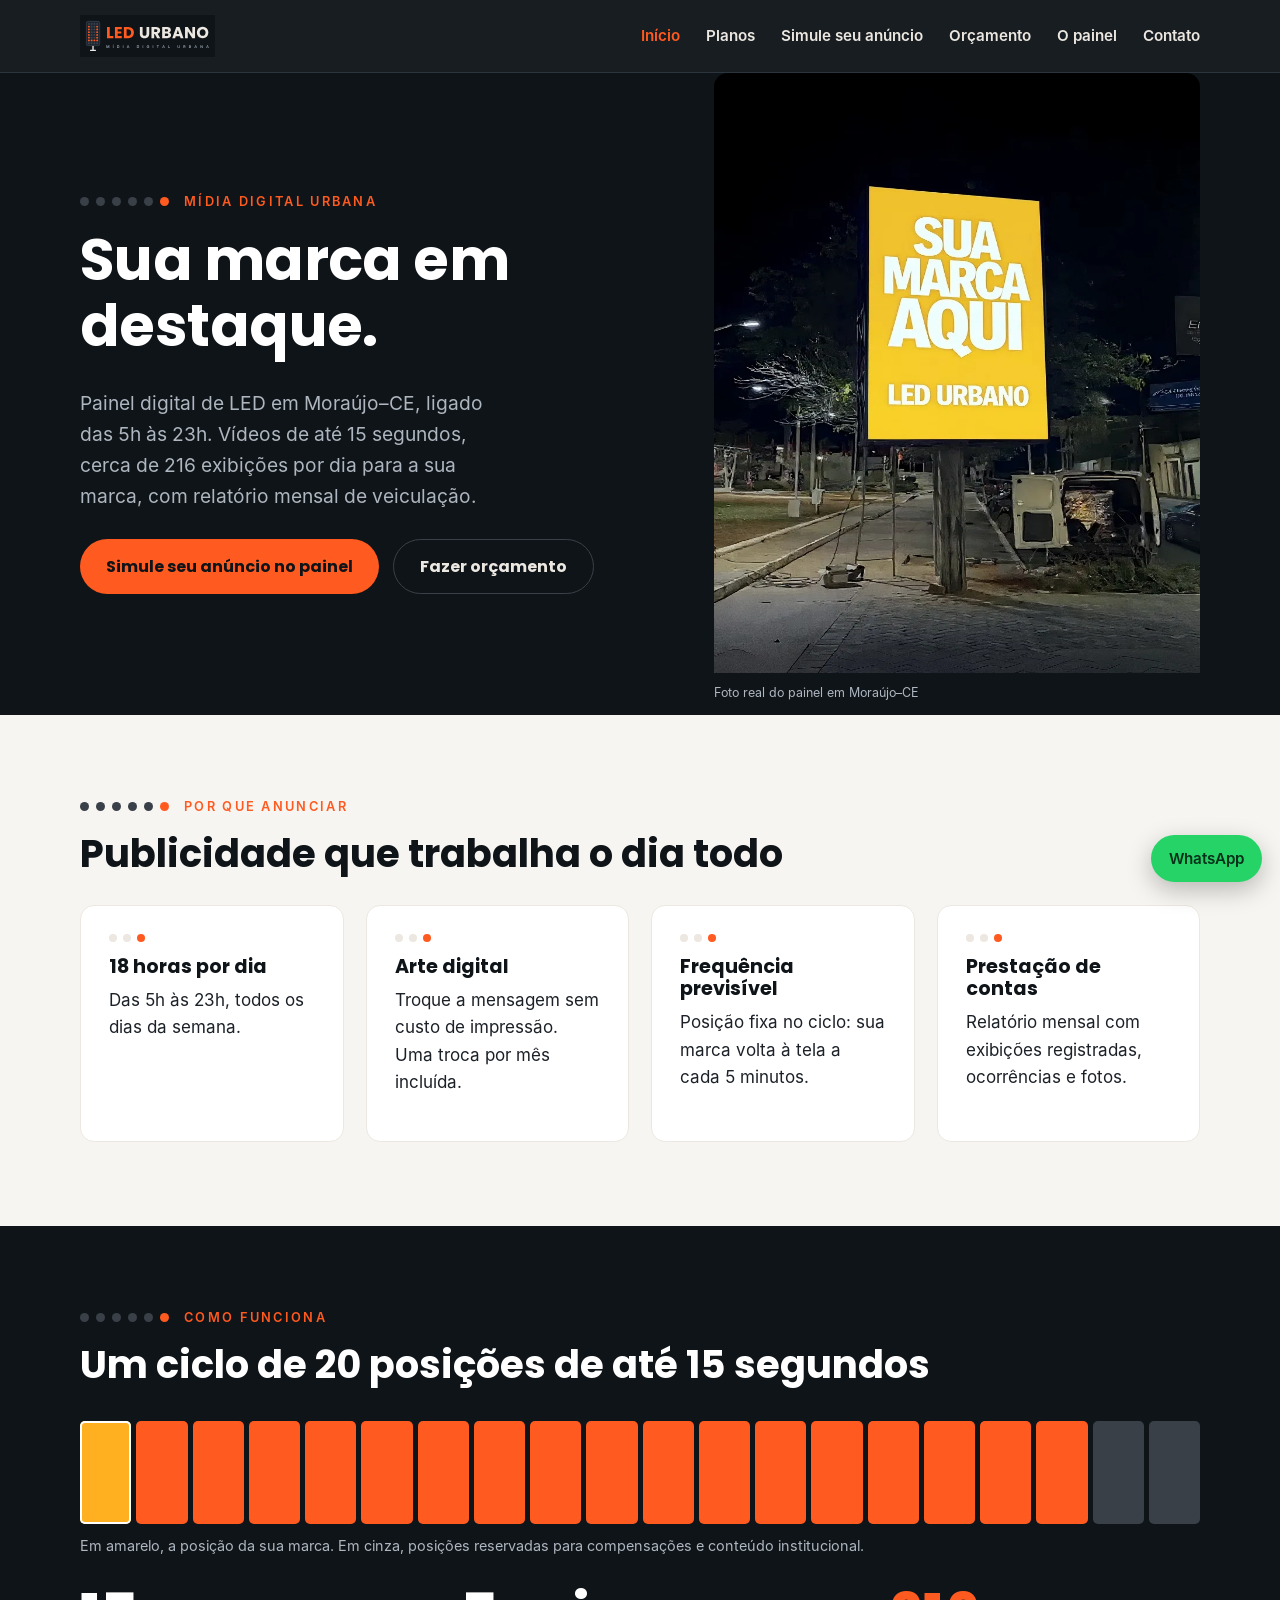
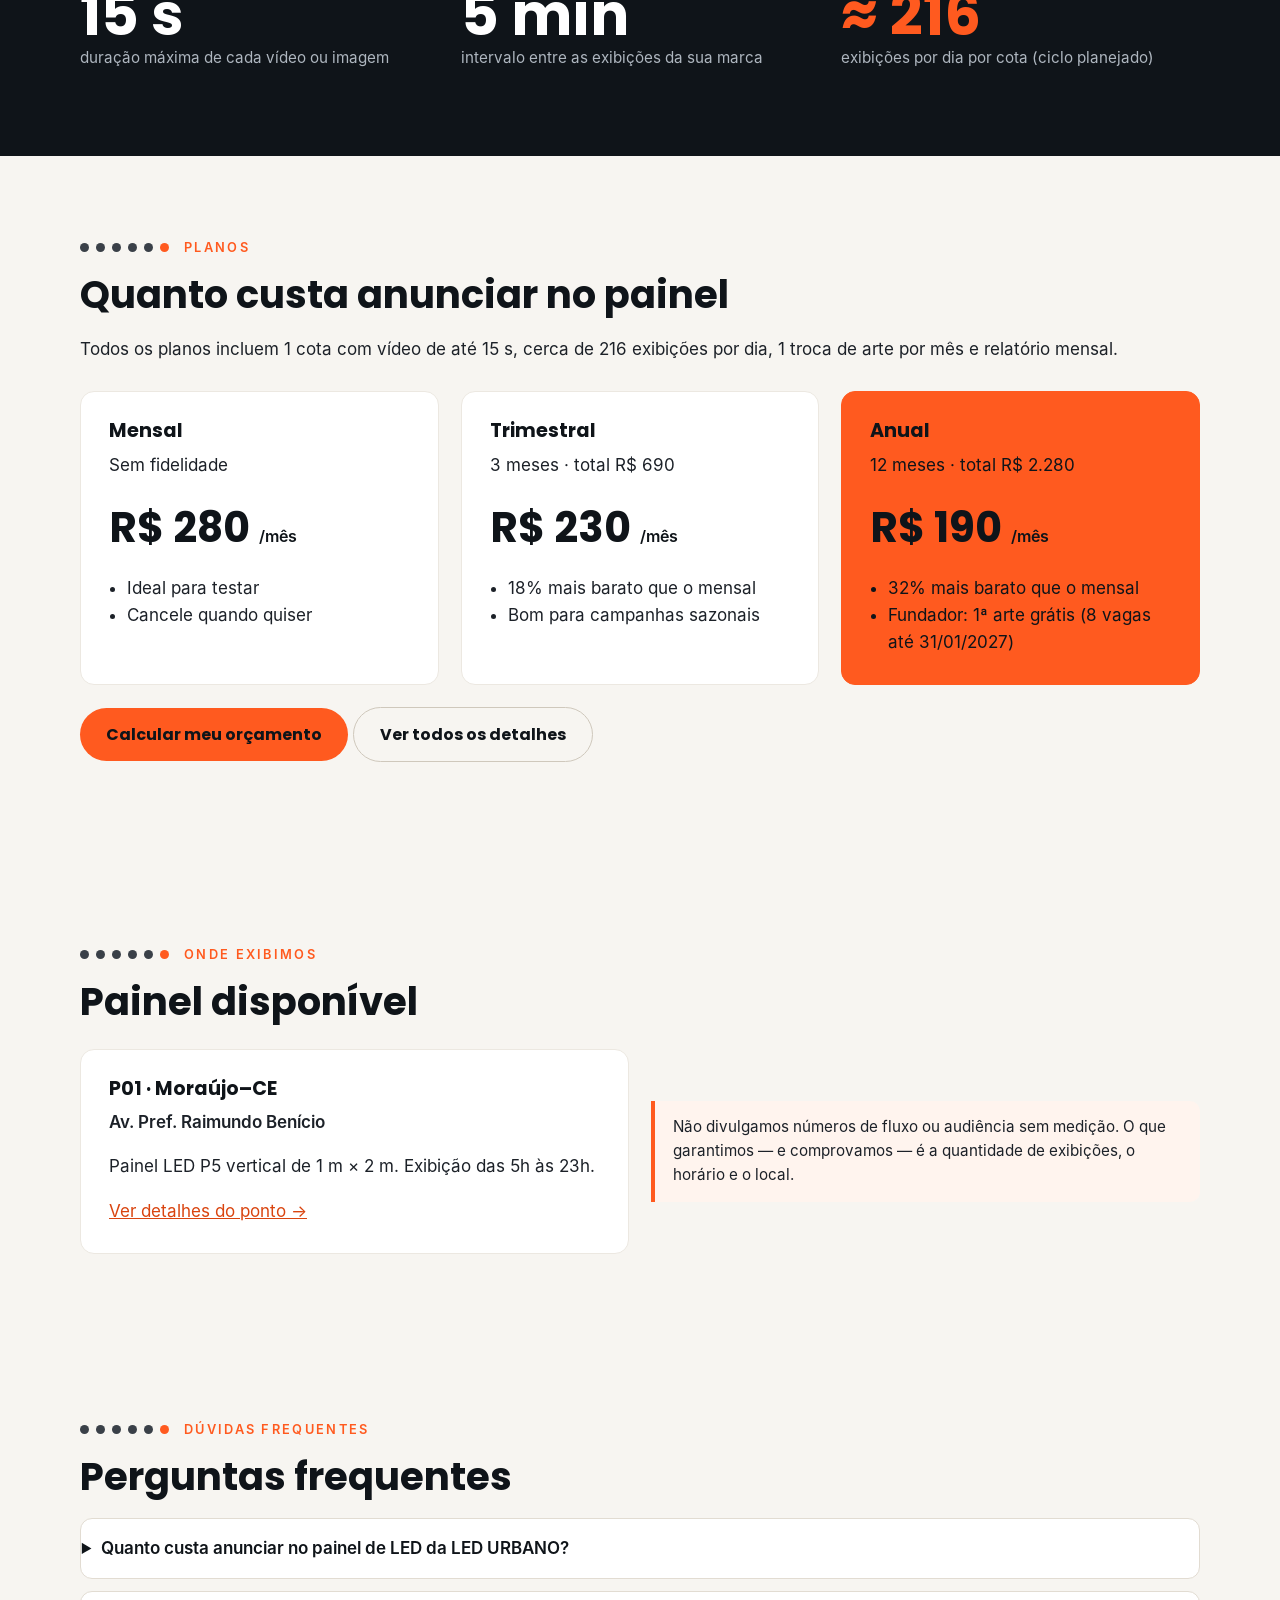
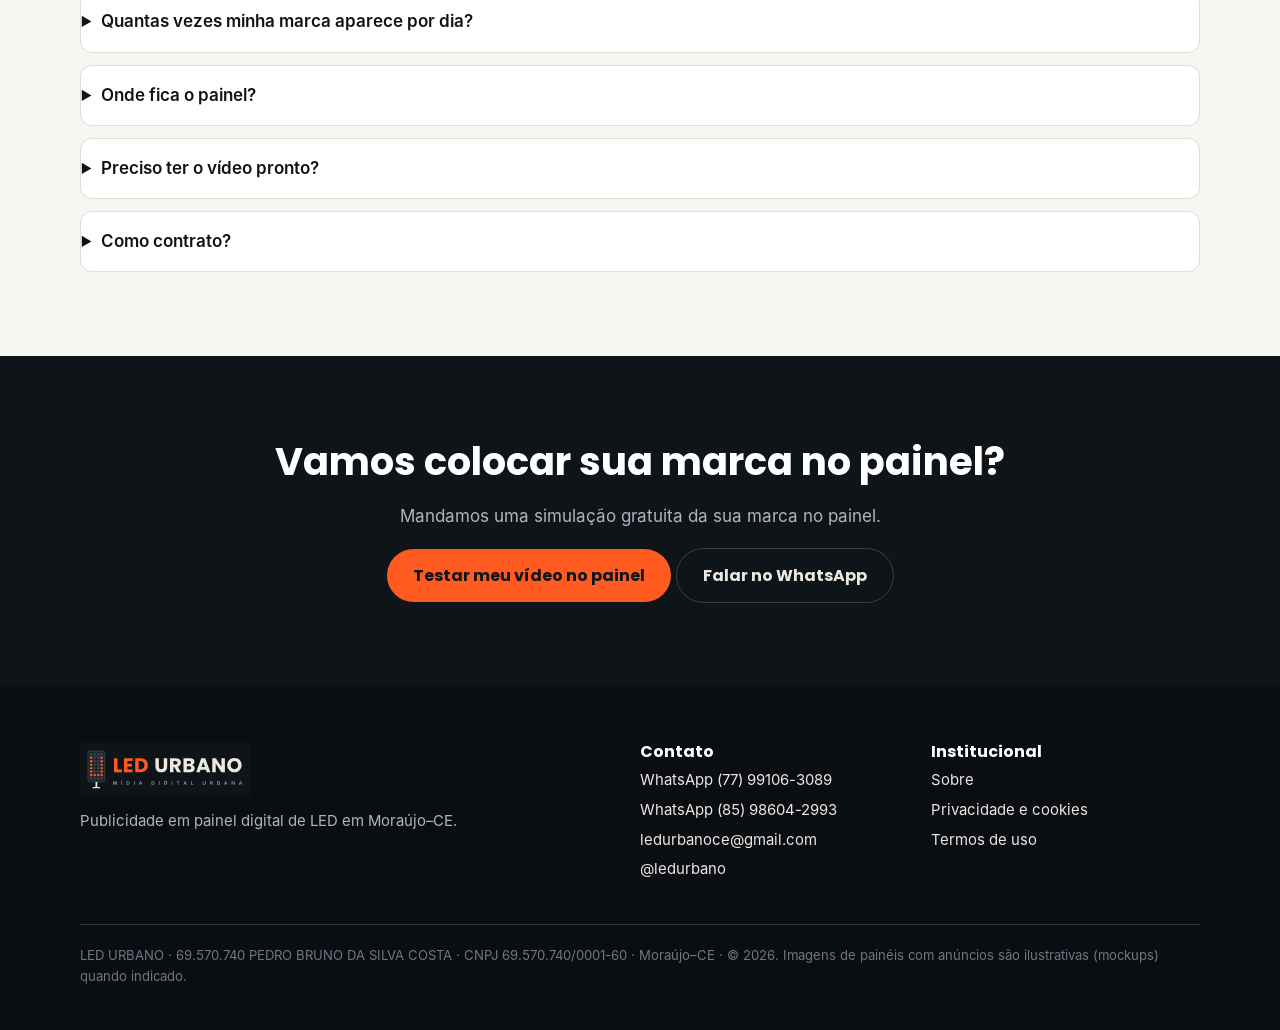
==== index.html @ f296b8d8 "Site LED URBANO: novos preços (R$ 280/230/190), SEO e FAQ Co-Authored-By: Claude Opus 5.5 <noreply@a" ====
<!doctype html>
<html lang="pt-BR">
<head>
<meta charset="utf-8">
<meta name="viewport" content="width=device-width, initial-scale=1">
<title>LED URBANO | Outdoor digital e painel de LED em Moraújo–CE — a partir de R$ 190/mês</title>
<meta name="description" content="Anuncie sua marca no painel digital de LED da LED URBANO em Moraújo–CE: vídeos de até 15 segundos, cerca de 216 exibições por dia, das 5h às 23h, a partir de R$ 190 por mês.">
<link rel="canonical" href="https://pedrobrunoifce-max.github.io/ledurbano/">
<meta property="og:type" content="website"><meta property="og:locale" content="pt_BR">
<meta property="og:title" content="LED URBANO — Publicidade em painel digital de LED em Moraújo–CE"><meta property="og:description" content="Anuncie sua marca no painel digital de LED da LED URBANO em Moraújo–CE: vídeos de até 15 segundos, cerca de 216 exibições por dia, das 5h às 23h, a partir de R$ 190 por mês.">
<meta property="og:url" content="https://pedrobrunoifce-max.github.io/ledurbano/"><meta property="og:image" content="https://pedrobrunoifce-max.github.io/ledurbano/img/og-image.jpg">
<meta name="theme-color" content="#0F1419">
<link rel="icon" href="favicon.ico" sizes="any"><link rel="icon" href="favicon.svg" type="image/svg+xml">
<link rel="apple-touch-icon" href="img/apple-touch-icon.png"><link rel="manifest" href="site.webmanifest">
<link rel="preload" href="fonts/poppins-700.woff" as="font" type="font/woff" crossorigin>
<link rel="stylesheet" href="css/style.css">
<script type="application/ld+json">{"@context": "https://schema.org", "@graph": [{"@type": "LocalBusiness", "@id": "https://pedrobrunoifce-max.github.io/ledurbano/#empresa", "name": "LED URBANO", "description": "Publicidade em painel digital de LED (outdoor digital) em Moraújo–CE.", "url": "https://pedrobrunoifce-max.github.io/ledurbano/", "image": "https://pedrobrunoifce-max.github.io/ledurbano/img/og-image.jpg", "logo": "https://pedrobrunoifce-max.github.io/ledurbano/img/icon-512.png", "telephone": "+55-77-99106-3089", "email": "ledurbanoce@gmail.com", "priceRange": "R$ 190 – R$ 280 por mês", "address": {"@type": "PostalAddress", "streetAddress": "Av. Pref. Raimundo Benício", "addressLocality": "Moraújo", "addressRegion": "CE", "addressCountry": "BR"}, "areaServed": ["Moraújo", "Coreaú", "Senador Sá", "Uruoca", "Região Norte do Ceará"], "openingHours": "Mo-Su 05:00-23:00", "sameAs": ["https://instagram.com/ledurbano"], "makesOffer": [{"@type": "Offer", "name": "Plano Mensal", "price": "280", "priceCurrency": "BRL", "description": "1 cota no painel, vídeo de até 15 s, sem fidelidade"}, {"@type": "Offer", "name": "Plano Trimestral", "price": "230", "priceCurrency": "BRL", "description": "Por mês, contrato de 3 meses (total R$ 690)"}, {"@type": "Offer", "name": "Plano Anual", "price": "190", "priceCurrency": "BRL", "description": "Por mês, contrato de 12 meses (total R$ 2.280)"}]}, {"@type": "FAQPage", "mainEntity": [{"@type": "Question", "name": "Quanto custa anunciar no painel de LED da LED URBANO?", "acceptedAnswer": {"@type": "Answer", "text": "O plano Mensal custa R$ 280, o Trimestral sai por R$ 230 por mês e o Anual por R$ 190 por mês. Todos incluem 1 cota com vídeo de até 15 segundos, 1 troca de arte por mês e relatório mensal."}}, {"@type": "Question", "name": "Quantas vezes minha marca aparece por dia?", "acceptedAnswer": {"@type": "Answer", "text": "O painel roda um ciclo de 20 posições de até 15 segundos, das 5h às 23h. Cada cota aparece a cada 5 minutos, cerca de 216 vezes por dia."}}, {"@type": "Question", "name": "Onde fica o painel?", "acceptedAnswer": {"@type": "Answer", "text": "Na Av. Prefeito Raimundo Benício, em Moraújo–CE. É um painel de LED P5 vertical de 1 m × 2 m."}}, {"@type": "Question", "name": "Preciso ter o vídeo pronto?", "acceptedAnswer": {"@type": "Answer", "text": "Não. Criamos a arte a partir de R$ 80, já no formato do painel. Se você já tem o vídeo, teste no simulador do site para ver como ele fica no painel real."}}, {"@type": "Question", "name": "Como contrato?", "acceptedAnswer": {"@type": "Answer", "text": "Faça o orçamento online, gere a proposta em PDF e envie pelo WhatsApp (77) 99106-3089. O pagamento é por Pix ou boleto."}}]}]}</script>
</head>
<body data-whatsapp="5577991063089">
<a class="skip" href="#conteudo">Pular para o conteúdo</a>
<header class="top"><div class="wrap">
<a href="index.html" aria-label="LED URBANO — página inicial"><img src="img/logo-negativo.svg" alt="LED URBANO" width="190" height="59"></a>
<button class="menu-btn" aria-expanded="false" aria-controls="nav">Menu</button>
<nav id="nav" class="nav" aria-label="Principal"><a href="index.html" aria-current="page">Início</a><a href="solucoes.html">Planos</a><a href="simulador.html">Simule seu anúncio</a><a href="orcamento.html">Orçamento</a><a href="localizacao.html">O painel</a><a href="anunciantes.html">Contato</a></nav>
</div></header>
<main id="conteudo">

<section class="hero dark"><div class="wrap">
<div><div class="eyebrow" aria-hidden="true"><i></i><i></i><i></i><i></i><i></i><i></i><span>Mídia digital urbana</span></div>
<h1>Sua marca em destaque.</h1>
<p class="lead">Painel digital de LED em Moraújo–CE, ligado das 5h às 23h. Vídeos de até 15 segundos, cerca de 216 exibições por dia para a sua marca, com relatório mensal de veiculação.</p>
<div class="ctas"><a class="btn" href="simulador.html">Simule seu anúncio no painel</a><a class="btn ghost" href="orcamento.html">Fazer orçamento</a></div></div>
<div class="art"><img src="img/painel-real-noite.webp" alt="Foto do painel de LED da LED URBANO aceso à noite em Moraújo, com a frase Sua marca aqui" width="700" height="1050" fetchpriority="high"><p class="tag">Foto real do painel em Moraújo–CE</p></div>
</div></section>
<section><div class="wrap">
<div class="eyebrow" aria-hidden="true"><i></i><i></i><i></i><i></i><i></i><i></i><span>Por que anunciar</span></div><h2>Publicidade que trabalha o dia todo</h2>
<div class="grid g4" style="margin-top:28px">
<div class="card"><div class="dots"><i></i><i></i><i></i></div><h3>18 horas por dia</h3><p>Das 5h às 23h, todos os dias da semana.</p></div>
<div class="card"><div class="dots"><i></i><i></i><i></i></div><h3>Arte digital</h3><p>Troque a mensagem sem custo de impressão. Uma troca por mês incluída.</p></div>
<div class="card"><div class="dots"><i></i><i></i><i></i></div><h3>Frequência previsível</h3><p>Posição fixa no ciclo: sua marca volta à tela a cada 5 minutos.</p></div>
<div class="card"><div class="dots"><i></i><i></i><i></i></div><h3>Prestação de contas</h3><p>Relatório mensal com exibições registradas, ocorrências e fotos.</p></div>
</div></div></section>
<section class="dark"><div class="wrap">
<div class="eyebrow" aria-hidden="true"><i></i><i></i><i></i><i></i><i></i><i></i><span>Como funciona</span></div><h2>Um ciclo de 20 posições de até 15 segundos</h2>
<div class="cycle" aria-hidden="true"><i class="me"></i><i></i><i></i><i></i><i></i><i></i><i></i><i></i><i></i><i></i><i></i><i></i><i></i><i></i><i></i><i></i><i></i><i></i><i class="res"></i><i class="res"></i></div>
<p style="font-size:.9rem">Em amarelo, a posição da sua marca. Em cinza, posições reservadas para compensações e conteúdo institucional.</p>
<div class="grid g3" style="margin-top:30px">
<div class="stat"><b>15 s</b><span>duração máxima de cada vídeo ou imagem</span></div>
<div class="stat"><b>5 min</b><span>intervalo entre as exibições da sua marca</span></div>
<div class="stat"><b class="hot">≈ 216</b><span>exibições por dia por cota (ciclo planejado)</span></div></div>
</div></section>
<section id="planos"><div class="wrap">
<div class="eyebrow" aria-hidden="true"><i></i><i></i><i></i><i></i><i></i><i></i><span>Planos</span></div><h2>Quanto custa anunciar no painel</h2>
<p>Todos os planos incluem 1 cota com vídeo de até 15 s, cerca de 216 exibições por dia, 1 troca de arte por mês e relatório mensal.</p>
<div class="grid g3" style="margin-top:28px">
<div class="card price"><h3>Mensal</h3><p>Sem fidelidade</p><div class="val">R$ 280 <small>/mês</small></div><ul><li>Ideal para testar</li><li>Cancele quando quiser</li></ul></div>
<div class="card price"><h3>Trimestral</h3><p>3 meses · total R$ 690</p><div class="val">R$ 230 <small>/mês</small></div><ul><li>18% mais barato que o mensal</li><li>Bom para campanhas sazonais</li></ul></div>
<div class="card price hl"><h3>Anual</h3><p>12 meses · total R$ 2.280</p><div class="val">R$ 190 <small>/mês</small></div><ul><li>32% mais barato que o mensal</li><li>Fundador: 1ª arte grátis (8 vagas até 31/01/2027)</li></ul></div>
</div>
<p style="margin-top:22px"><a class="btn" href="orcamento.html">Calcular meu orçamento</a> <a class="btn ghost-l btn-l" href="solucoes.html">Ver todos os detalhes</a></p>
</div></section>
<section><div class="wrap">
<div class="eyebrow" aria-hidden="true"><i></i><i></i><i></i><i></i><i></i><i></i><span>Onde exibimos</span></div><h2>Painel disponível</h2>
<div class="grid g2" style="margin-top:24px;align-items:center">
<div class="card"><h3>P01 · Moraújo–CE</h3><p><strong>Av. Pref. Raimundo Benício</strong></p><p>Painel LED P5 vertical de 1 m × 2 m. Exibição das 5h às 23h.</p><a href="localizacao.html">Ver detalhes do ponto →</a></div>
<div class="note">Não divulgamos números de fluxo ou audiência sem medição. O que garantimos — e comprovamos — é a quantidade de exibições, o horário e o local.</div>
</div></div></section>
<section class="faq"><div class="wrap"><div class="eyebrow" aria-hidden="true"><i></i><i></i><i></i><i></i><i></i><i></i><span>Dúvidas frequentes</span></div><h2>Perguntas frequentes</h2>
<details><summary>Quanto custa anunciar no painel de LED da LED URBANO?</summary><p>O plano Mensal custa R$ 280, o Trimestral sai por R$ 230 por mês e o Anual por R$ 190 por mês. Todos incluem 1 cota com vídeo de até 15 segundos, 1 troca de arte por mês e relatório mensal.</p></details>
<details><summary>Quantas vezes minha marca aparece por dia?</summary><p>O painel roda um ciclo de 20 posições de até 15 segundos, das 5h às 23h. Cada cota aparece a cada 5 minutos, cerca de 216 vezes por dia.</p></details>
<details><summary>Onde fica o painel?</summary><p>Na Av. Prefeito Raimundo Benício, em Moraújo–CE. É um painel de LED P5 vertical de 1 m × 2 m.</p></details>
<details><summary>Preciso ter o vídeo pronto?</summary><p>Não. Criamos a arte a partir de R$ 80, já no formato do painel. Se você já tem o vídeo, teste no simulador do site para ver como ele fica no painel real.</p></details>
<details><summary>Como contrato?</summary><p>Faça o orçamento online, gere a proposta em PDF e envie pelo WhatsApp (77) 99106-3089. O pagamento é por Pix ou boleto.</p></details>
</div></section>
<section class="dark"><div class="wrap" style="text-align:center">
<h2>Vamos colocar sua marca no painel?</h2><p>Mandamos uma simulação gratuita da sua marca no painel.</p>
<a class="btn" href="simulador.html">Testar meu vídeo no painel</a> <a class="btn ghost" href="https://wa.me/5577991063089?text=Ol%C3%A1%2C%20LED%20URBANO!%20Quero%20anunciar%20no%20painel." rel="noopener">Falar no WhatsApp</a></div></section>
</main>
<footer><div class="wrap">
<div class="grid">
<div><img src="img/logo-negativo.svg" alt="LED URBANO" width="170" height="53" loading="lazy" style="margin-bottom:14px">
<p>Publicidade em painel digital de LED em Moraújo–CE.</p></div>
<div><h3 style="color:#fff;font-size:1rem">Contato</h3><ul>
<li><a href="https://wa.me/5577991063089" rel="noopener">WhatsApp (77) 99106-3089</a></li>
<li><a href="https://wa.me/5585986042993" rel="noopener">WhatsApp (85) 98604-2993</a></li>
<li><a href="mailto:ledurbanoce@gmail.com">ledurbanoce@gmail.com</a></li>
<li><a href="https://instagram.com/ledurbano" rel="noopener">@ledurbano</a></li></ul></div>
<div><h3 style="color:#fff;font-size:1rem">Institucional</h3><ul>
<li><a href="sobre.html">Sobre</a></li><li><a href="privacidade.html">Privacidade e cookies</a></li><li><a href="termos.html">Termos de uso</a></li></ul></div>
</div>
<p class="legal">LED URBANO · 69.570.740 PEDRO BRUNO DA SILVA COSTA · CNPJ 69.570.740/0001-60 · Moraújo–CE · © 2026. Imagens de painéis com anúncios são ilustrativas (mockups) quando indicado.</p>
</div></footer>
<a class="wa" href="https://wa.me/5577991063089?text=Ol%C3%A1!%20Quero%20saber%20sobre%20anunciar%20no%20painel." rel="noopener" aria-label="Conversar no WhatsApp">WhatsApp</a>
<script src="js/main.js" defer></script>
</body>
</html>
---- css/style.css ----
/* LED URBANO — folha de estilo única (sem dependências externas) */
@font-face{font-family:"Poppins";font-weight:700;font-display:swap;src:url(../fonts/poppins-700.woff) format("woff")}
@font-face{font-family:"Inter";font-weight:400;font-display:swap;src:url(../fonts/inter-400.woff) format("woff")}
@font-face{font-family:"Inter";font-weight:600;font-display:swap;src:url(../fonts/inter-600.woff) format("woff")}
:root{--noite:#0F1419;--painel:#1E252E;--linha:#2C343E;--sinal:#FF5A1F;--sinal-esc:#D9440F;--ambar:#FFB020;--concreto:#ECE8E1;--papel:#F7F5F1;--grafite:#3A4048;--cinza:#6E7782;--nevoa:#AEB6BF;--max:1160px;--r:14px}
*,*::before,*::after{box-sizing:border-box}
html{scroll-behavior:smooth}
body{margin:0;font:400 17px/1.6 Inter,system-ui,-apple-system,"Segoe UI",Arial,sans-serif;color:#1C2128;background:var(--papel);-webkit-font-smoothing:antialiased}
img{max-width:100%;height:auto;display:block}
a{color:var(--sinal-esc)}
h1,h2,h3{font-family:Poppins,Inter,Arial,sans-serif;font-weight:700;line-height:1.15;margin:0 0 .5em;color:var(--noite)}
h1{font-size:clamp(2.1rem,5vw,3.6rem);letter-spacing:-.01em}
h2{font-size:clamp(1.6rem,3.2vw,2.4rem)}
h3{font-size:1.2rem}
p{margin:0 0 1em}
.wrap{max-width:var(--max);margin:0 auto;padding:0 20px}
.skip{position:absolute;left:-999px;top:8px;background:var(--sinal);color:var(--noite);padding:8px 14px;border-radius:8px;z-index:99}
.skip:focus{left:8px}
:focus-visible{outline:3px solid var(--ambar);outline-offset:3px}
/* Cabeçalho */
.top{position:sticky;top:0;z-index:50;background:rgba(15,20,25,.96);backdrop-filter:blur(6px);border-bottom:1px solid var(--linha)}
.top .wrap{display:flex;align-items:center;justify-content:space-between;height:72px}
.top img{height:42px;width:auto}
.nav{display:flex;gap:26px;align-items:center}
.nav a{color:var(--concreto);text-decoration:none;font-weight:600;font-size:.95rem}
.nav a[aria-current="page"],.nav a:hover{color:var(--sinal)}
.menu-btn{display:none;background:none;border:1px solid var(--linha);color:var(--concreto);border-radius:10px;padding:8px 12px;font:600 .95rem Inter,sans-serif}
@media (max-width:860px){
  .menu-btn{display:block}
  .nav{display:none;position:absolute;top:72px;left:0;right:0;flex-direction:column;align-items:flex-start;gap:0;background:var(--noite);border-bottom:1px solid var(--linha);padding:8px 20px 16px}
  .nav.open{display:flex}.nav a{padding:12px 0;width:100%}
}
/* Botões */
.btn{display:inline-flex;align-items:center;gap:10px;background:var(--sinal);color:var(--noite);font:700 1rem Poppins,Inter,sans-serif;padding:14px 26px;border-radius:999px;text-decoration:none;border:0;cursor:pointer;transition:background .2s,transform .2s}
.btn:hover{background:var(--ambar);transform:translateY(-1px)}
.btn.ghost{background:transparent;color:var(--concreto);border:1.5px solid var(--grafite)}
.btn.ghost:hover{border-color:var(--sinal);color:var(--sinal)}
/* Seções */
.dark{background:var(--noite);color:var(--concreto)}
.dark h1,.dark h2,.dark h3{color:#fff}
.dark p{color:var(--nevoa)}
section{padding:84px 0}
.eyebrow{display:flex;gap:7px;align-items:center;margin-bottom:18px}
.eyebrow i{width:9px;height:9px;border-radius:50%;background:var(--grafite)}
.eyebrow i:nth-last-child(-n+2){background:var(--sinal)}
.eyebrow span{margin-left:8px;font:600 .8rem Inter,sans-serif;letter-spacing:.18em;text-transform:uppercase;color:var(--sinal)}
.hero{position:relative;overflow:hidden;padding:0}
.hero .wrap{display:grid;grid-template-columns:1.1fr .9fr;gap:40px;align-items:center;min-height:620px}
.hero .art{align-self:end}
.hero .art img{max-height:600px;margin:0 auto;border-radius:var(--r) var(--r) 0 0}
.hero p.lead{font-size:1.2rem;max-width:34ch}
.hero .ctas{display:flex;gap:14px;flex-wrap:wrap;margin-top:28px}
.tag{font-size:.78rem;color:var(--cinza);margin-top:10px}
@media (max-width:860px){.hero .wrap{grid-template-columns:1fr;min-height:0;padding-top:48px}.hero .art img{max-height:420px}}
.grid{display:grid;gap:22px}
.g2{grid-template-columns:repeat(2,1fr)}.g3{grid-template-columns:repeat(3,1fr)}.g4{grid-template-columns:repeat(4,1fr)}
@media (max-width:960px){.g4{grid-template-columns:repeat(2,1fr)}.g3{grid-template-columns:1fr 1fr}}
@media (max-width:640px){.g2,.g3,.g4{grid-template-columns:1fr}}
.card{background:#fff;border:1px solid var(--concreto);border-radius:var(--r);padding:28px}
.dark .card{background:var(--painel);border-color:var(--linha)}
.card .dots{display:flex;gap:6px;margin-bottom:14px}.card .dots i{width:8px;height:8px;border-radius:50%;background:var(--concreto)}.card .dots i:last-child{background:var(--sinal)}
.dark .card .dots i{background:var(--grafite)}.dark .card .dots i:last-child{background:var(--sinal)}
.stat b{display:block;font:700 clamp(2.4rem,5vw,3.6rem)/1 Poppins,sans-serif;color:#fff}
.stat b.hot{color:var(--sinal)}
.stat span{color:var(--nevoa);font-size:.95rem}
.cycle{display:grid;grid-template-columns:repeat(20,1fr);gap:5px;margin:34px 0 10px}
.cycle i{aspect-ratio:1/2;border-radius:5px;background:var(--sinal)}
.cycle i.res{background:var(--grafite)}
.cycle i.me{background:var(--ambar);box-shadow:0 0 0 2px #fff inset}
.price{position:relative}
.price.hl{background:var(--sinal);border-color:var(--sinal)}
.price.hl h3,.price.hl p,.price.hl .val,.price.hl li{color:var(--noite)}
.price .val{font:700 2.6rem Poppins,sans-serif;color:var(--noite)}
.dark .price .val{color:#fff}
.price .val small{font:600 1rem Inter,sans-serif}
.price ul{padding-left:18px;margin:16px 0 0}
table{width:100%;border-collapse:collapse;background:#fff;border-radius:var(--r);overflow:hidden}
th,td{text-align:left;padding:12px 16px;border-bottom:1px solid var(--concreto);vertical-align:top}
th{background:var(--noite);color:#fff;font-weight:600}
.note{border-left:4px solid var(--sinal);background:#FFF4EE;padding:14px 18px;border-radius:0 10px 10px 0;font-size:.95rem}
.dark .note{background:var(--painel);color:var(--nevoa)}
.ph{border:2px dashed var(--sinal);border-radius:var(--r);min-height:260px;display:grid;place-items:center;text-align:center;color:var(--ambar);padding:20px;background:var(--painel)}
.steps{counter-reset:s;list-style:none;padding:0;display:grid;gap:18px;grid-template-columns:repeat(5,1fr)}
.steps li{counter-increment:s;background:var(--painel);border:1px solid var(--linha);border-radius:var(--r);padding:22px}
.steps li::before{content:counter(s);display:grid;place-items:center;width:42px;height:42px;border-radius:50%;background:var(--sinal);color:var(--noite);font:700 1.1rem Poppins,sans-serif;margin-bottom:12px}
@media (max-width:960px){.steps{grid-template-columns:1fr 1fr}}@media (max-width:560px){.steps{grid-template-columns:1fr}}
.ex img{border-radius:var(--r)}
/* Formulário */
form .row{display:grid;grid-template-columns:1fr 1fr;gap:16px}
@media (max-width:640px){form .row{grid-template-columns:1fr}}
label{display:block;font-weight:600;font-size:.92rem;margin:0 0 6px}
input,select,textarea{width:100%;font:inherit;padding:12px 14px;border:1.5px solid #CFC9BF;border-radius:10px;background:#fff;color:#1C2128}
input:focus,select:focus,textarea:focus{border-color:var(--sinal);outline:none;box-shadow:0 0 0 3px rgba(255,90,31,.2)}
.field{margin-bottom:16px}
.check{display:flex;gap:10px;align-items:flex-start;font-weight:400}
.check input{width:20px;height:20px;margin-top:3px;flex:none}
.hp{position:absolute!important;left:-5000px!important;width:1px;height:1px;overflow:hidden}
.msg{padding:14px 18px;border-radius:10px;margin-top:14px;display:none}
.msg.ok{display:block;background:#E6F6EE;color:#0E5A3A}.msg.err{display:block;background:#FDECEC;color:#8A1C1C}
/* Rodapé */
footer{background:#0A0E12;color:var(--nevoa);padding:56px 0 30px;font-size:.93rem}
footer .grid{grid-template-columns:2fr 1fr 1fr}
@media (max-width:760px){footer .grid{grid-template-columns:1fr}}
footer a{color:var(--concreto);text-decoration:none}footer a:hover{color:var(--sinal)}
footer ul{list-style:none;padding:0;margin:0}footer li{margin:6px 0}
footer .legal{border-top:1px solid var(--linha);margin-top:36px;padding-top:20px;font-size:.82rem;color:var(--cinza)}
.wa{position:fixed;right:18px;bottom:18px;z-index:60;background:#25D366;color:#06301A;border-radius:999px;padding:14px 18px;font:700 .95rem Inter,sans-serif;text-decoration:none;box-shadow:0 8px 24px rgba(0,0,0,.25)}
.legal-text{max-width:820px}.legal-text h2{font-size:1.4rem;margin-top:1.6em}
@media (prefers-reduced-motion:reduce){*{scroll-behavior:auto!important;transition:none!important}}
/* ---------- Simulador ---------- */
.sr{position:absolute;width:1px;height:1px;opacity:0;overflow:hidden}
.sim-hero{padding-bottom:40px}
.sim-sec{padding-top:40px}
.sim-grid{display:grid;grid-template-columns:minmax(0,1fr) minmax(0,1fr);gap:28px;align-items:start}
@media (max-width:860px){.sim-grid{grid-template-columns:1fr}}
.sim-col{min-width:0;display:grid;gap:18px}
.sim-stage{position:relative;overflow:hidden;border-radius:var(--r);background:#000;max-width:520px;width:100%;margin:0 auto;box-shadow:0 20px 50px rgba(15,20,25,.35)}
.sim-stage img{display:block;width:100%;height:auto}
.sim-tela{position:absolute;left:0;top:0;transform-origin:0 0;overflow:hidden;background:#000;display:none}
.sim-tela.on{display:block;box-shadow:0 0 140px 30px rgba(255,200,90,.22)}
.sim-tela>video,.sim-tela>img,.sim-tela>canvas{width:100%;height:100%;object-fit:cover;display:block;filter:saturate(1.15) brightness(1.05)}
.sim-tela.contain>video,.sim-tela.contain>img{object-fit:contain}
.sim-tela.leds::after{content:"";position:absolute;inset:0;background:radial-gradient(circle,transparent 48%,rgba(0,0,0,.7) 56%);background-size:5.625px 5.625px;pointer-events:none}
.sim-time{display:flex;align-items:center;gap:10px;max-width:520px;width:100%;margin:0 auto}
.sim-time>div{flex:1;height:8px;background:var(--concreto);border-radius:99px;overflow:hidden}
.sim-time i{display:block;height:100%;width:0;background:var(--sinal)}
.sim-time span{font-size:.85rem;color:var(--cinza);font-variant-numeric:tabular-nums;min-width:96px;text-align:right}
.sim-drop{display:block;border:2px dashed #CFC9BF;border-radius:var(--r);padding:28px 18px;text-align:center;cursor:pointer;background:#fff;margin-bottom:12px;font-weight:400}
.sim-drop strong{color:var(--sinal-esc)}.sim-drop small{display:block;color:var(--cinza);margin-top:6px}
.sim-drop.over,.sim-drop:hover{border-color:var(--sinal);background:#FFF5F0}
.sim-modos{border:0;padding:0;margin:0 0 12px;display:grid;gap:8px}.sim-modos legend{font-weight:600;margin-bottom:6px}
.sim-modos label{display:flex;gap:8px;align-items:center;font-weight:400}
.sim-avisos{list-style:none;padding:0;margin:0;display:grid;gap:8px}
.sim-avisos li{padding:10px 12px;border-radius:10px;font-size:.93rem}
.sim-avisos .ok{background:#E3F4EA;color:#0E5A3A}.sim-avisos .warn{background:#FFF1D6;color:#7A4A00}.sim-avisos .info{background:#EEF1F4;color:var(--grafite)}
.btns{display:flex;gap:10px;flex-wrap:wrap;align-items:center}
.btn.sm{padding:9px 16px;font-size:.9rem}
.btn.ghost-l{background:#fff;color:var(--noite);border:1.5px solid #CFC9BF}.btn.ghost-l:hover{border-color:var(--sinal);color:var(--sinal-esc)}
.btn.wa{background:#25D366;color:#06301A}
.dark-card{background:var(--noite);border-color:var(--noite)}.dark-card h2{color:#fff}.dark-card p{color:var(--nevoa)}
.card h2{font-size:1.15rem}
/* ---------- Orçamento ---------- */
.orc-wrap{display:grid;grid-template-columns:minmax(0,1.4fr) minmax(0,1fr);gap:24px;align-items:start}
@media (max-width:900px){.orc-wrap{grid-template-columns:1fr}}
.orc-wrap>*{min-width:0}
.resumo-orc{position:sticky;top:90px;background:var(--noite);border-color:var(--noite);color:var(--concreto)}
.resumo-orc h2{color:#fff}.resumo-orc .tag{color:var(--nevoa)}
.resumo-orc .big{font:700 2.3rem Poppins,sans-serif;color:#fff;margin:6px 0;font-variant-numeric:tabular-nums}
.kv{display:grid;grid-template-columns:auto 1fr;gap:8px 16px;margin:14px 0}
.kv dt{color:var(--cinza);font-size:.92rem}.kv dd{margin:0;text-align:right;font-variant-numeric:tabular-nums}
.resumo-orc .kv dt{color:var(--nevoa)}.resumo-orc .kv dd{color:#fff}
.kv dd.total{font:700 1.15rem Poppins,sans-serif;color:var(--sinal)}
.prop{margin-top:24px;border:2px solid var(--sinal)}
.prop-top{display:flex;justify-content:space-between;gap:16px;flex-wrap:wrap;border-bottom:1px solid var(--concreto);padding-bottom:14px}
.prop-top strong{display:block;font-size:1.05rem}.prop .code{font:700 1.5rem Poppins,sans-serif;color:var(--noite)}
.prop .btns{margin-top:16px}
.msg{display:none}.msg.err[hidden]{display:none}
#o-erro:not([hidden]),#sim-erro:not([hidden]){display:block}
.sim-modos input,.check input{width:auto;flex:none;margin:0}

.faq details{background:#fff;border:1px solid #E2DCD2;border-radius:12px;padding:16px 20px;margin-top:12px}
.faq summary{cursor:pointer;font-weight:600;color:#0F1419;list-style-position:outside}
.faq details[open] summary{color:#C7400D;margin-bottom:8px}
.faq details p{margin:0}
.btn.btn-l{background:transparent;color:#0F1419;border:1.5px solid #CFC8BC}.btn.btn-l:hover{border-color:#FF5A1F;color:#C7400D}
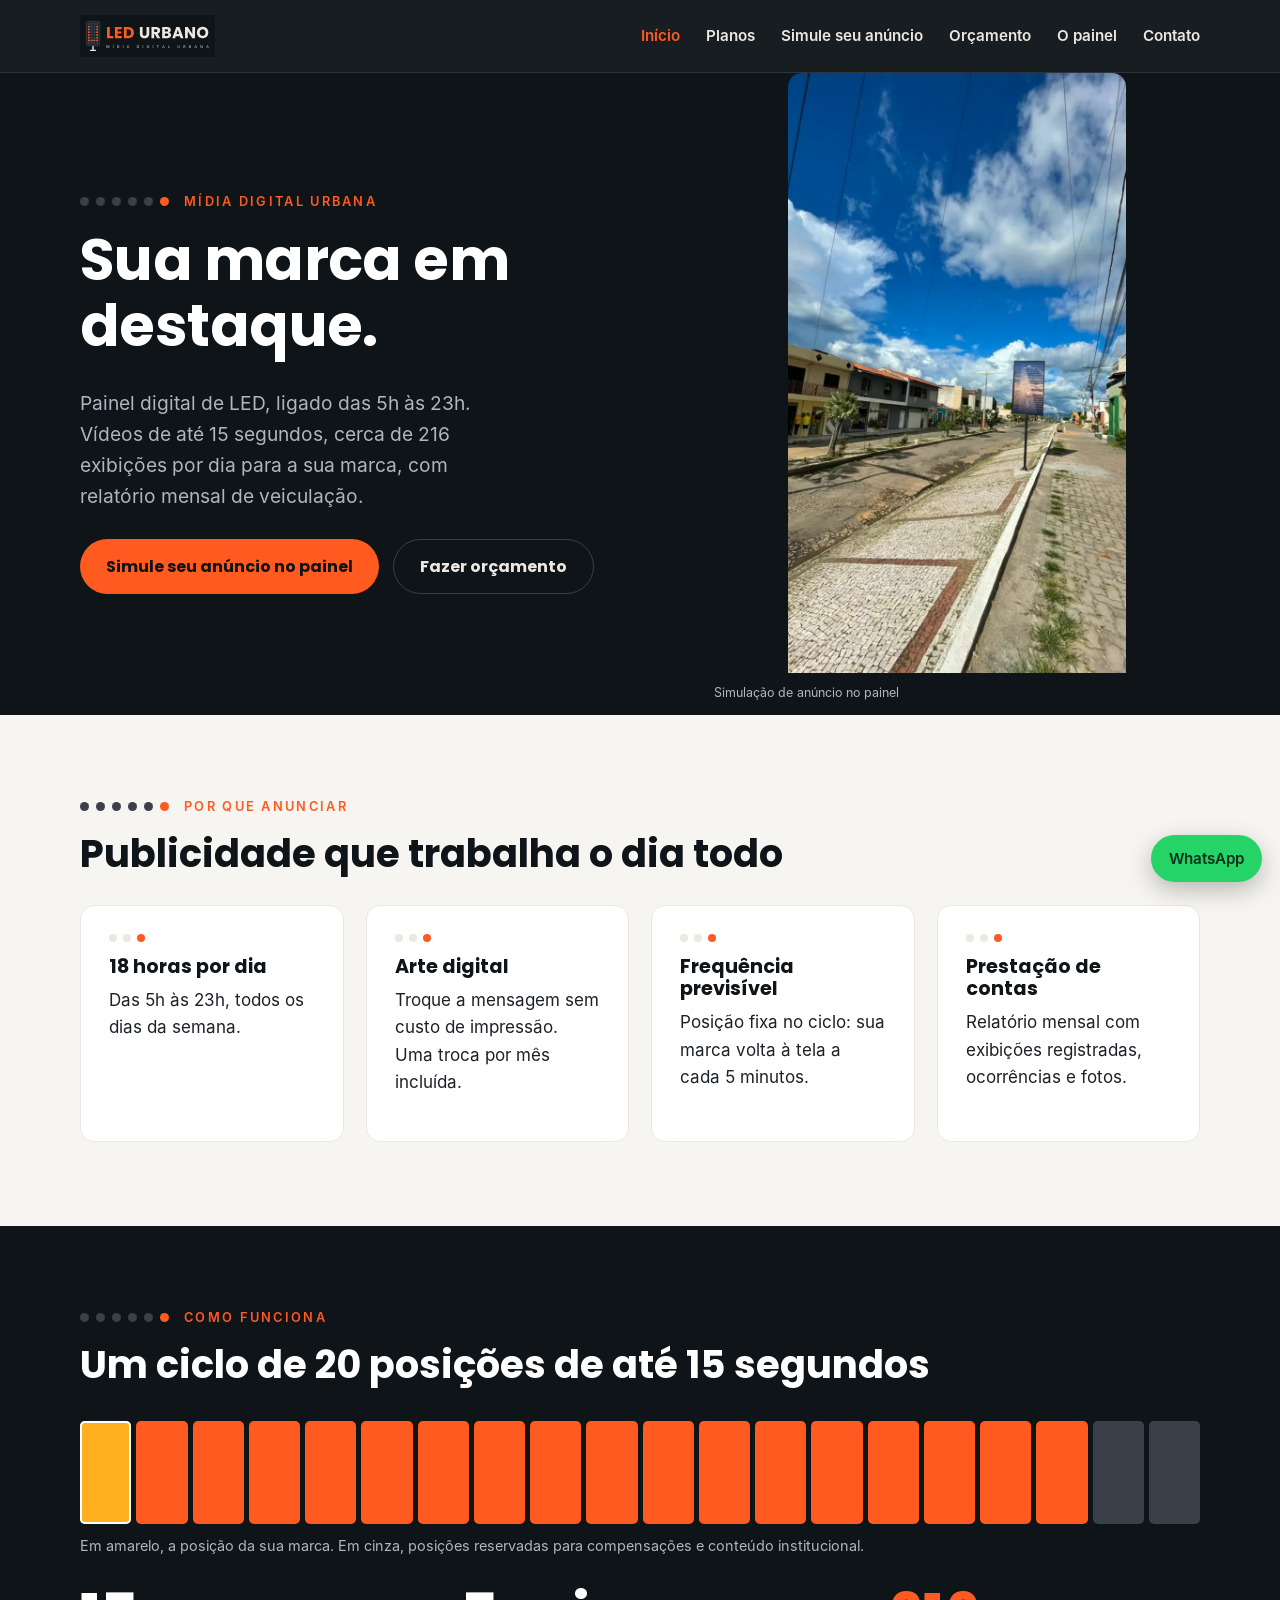
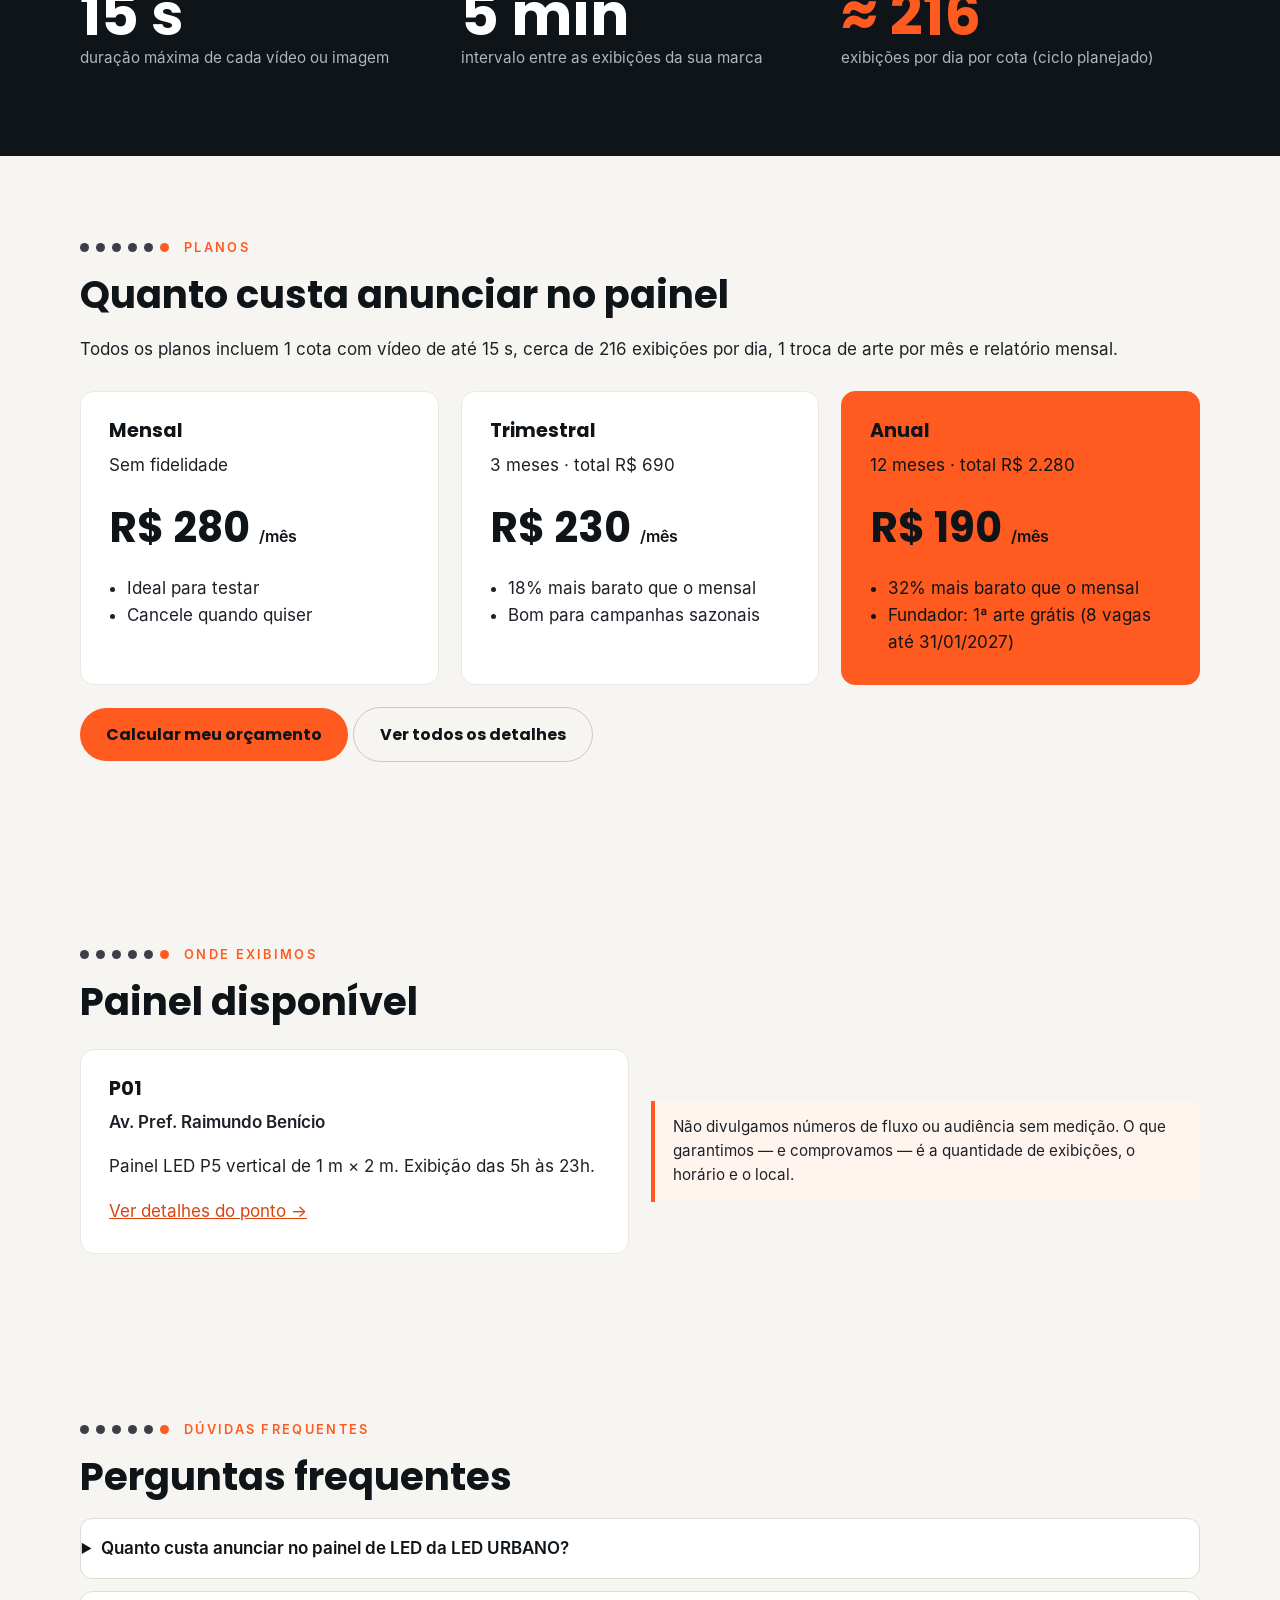
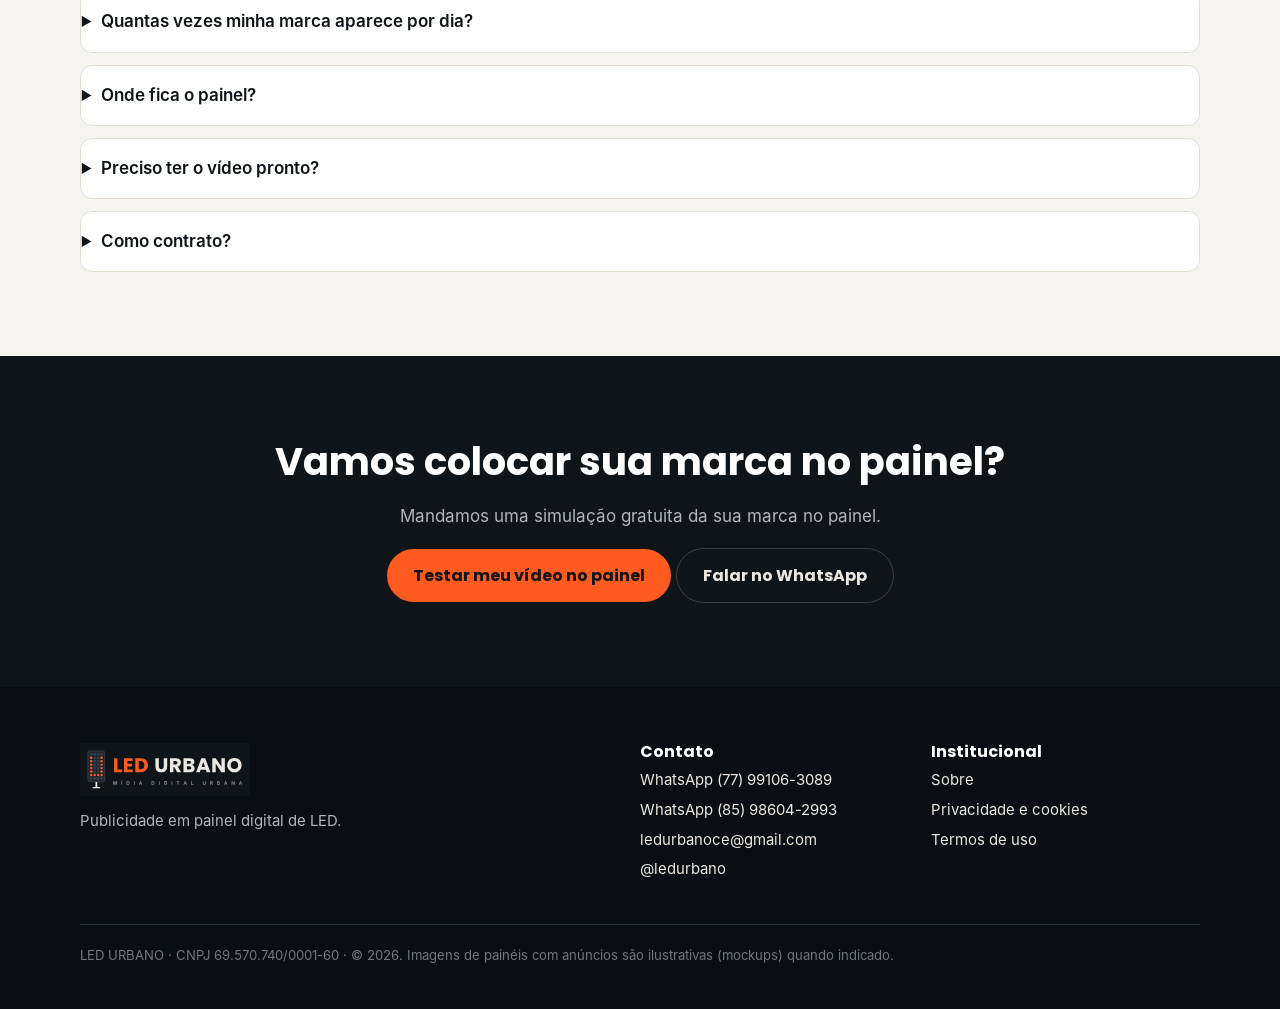
==== commit d2527138: "Vídeo do painel na página inicial e no simulador; remove nome do titular e cidade Co-Authored-By: Cl" ====
--- a/index.html
+++ b/index.html
@@ -3,18 +3,18 @@
 <head>
 <meta charset="utf-8">
 <meta name="viewport" content="width=device-width, initial-scale=1">
-<title>LED URBANO | Outdoor digital e painel de LED em Moraújo–CE — a partir de R$ 190/mês</title>
-<meta name="description" content="Anuncie sua marca no painel digital de LED da LED URBANO em Moraújo–CE: vídeos de até 15 segundos, cerca de 216 exibições por dia, das 5h às 23h, a partir de R$ 190 por mês.">
-<link rel="canonical" href="https://pedrobrunoifce-max.github.io/ledurbano/">
+<title>LED URBANO | Outdoor digital e painel de LED — a partir de R$ 190/mês</title>
+<meta name="description" content="Anuncie sua marca no painel digital de LED da LED URBANO: vídeos de até 15 segundos, cerca de 216 exibições por dia, das 5h às 23h, a partir de R$ 190 por mês.">
+<link rel="canonical" href="https://ledurbano.com.br/">
 <meta property="og:type" content="website"><meta property="og:locale" content="pt_BR">
-<meta property="og:title" content="LED URBANO — Publicidade em painel digital de LED em Moraújo–CE"><meta property="og:description" content="Anuncie sua marca no painel digital de LED da LED URBANO em Moraújo–CE: vídeos de até 15 segundos, cerca de 216 exibições por dia, das 5h às 23h, a partir de R$ 190 por mês.">
-<meta property="og:url" content="https://pedrobrunoifce-max.github.io/ledurbano/"><meta property="og:image" content="https://pedrobrunoifce-max.github.io/ledurbano/img/og-image.jpg">
+<meta property="og:title" content="LED URBANO — Publicidade em painel digital de LED"><meta property="og:description" content="Anuncie sua marca no painel digital de LED da LED URBANO: vídeos de até 15 segundos, cerca de 216 exibições por dia, das 5h às 23h, a partir de R$ 190 por mês.">
+<meta property="og:url" content="https://ledurbano.com.br/"><meta property="og:image" content="https://ledurbano.com.br/img/og-image.jpg">
 <meta name="theme-color" content="#0F1419">
 <link rel="icon" href="favicon.ico" sizes="any"><link rel="icon" href="favicon.svg" type="image/svg+xml">
 <link rel="apple-touch-icon" href="img/apple-touch-icon.png"><link rel="manifest" href="site.webmanifest">
 <link rel="preload" href="fonts/poppins-700.woff" as="font" type="font/woff" crossorigin>
 <link rel="stylesheet" href="css/style.css">
-<script type="application/ld+json">{"@context": "https://schema.org", "@graph": [{"@type": "LocalBusiness", "@id": "https://pedrobrunoifce-max.github.io/ledurbano/#empresa", "name": "LED URBANO", "description": "Publicidade em painel digital de LED (outdoor digital) em Moraújo–CE.", "url": "https://pedrobrunoifce-max.github.io/ledurbano/", "image": "https://pedrobrunoifce-max.github.io/ledurbano/img/og-image.jpg", "logo": "https://pedrobrunoifce-max.github.io/ledurbano/img/icon-512.png", "telephone": "+55-77-99106-3089", "email": "ledurbanoce@gmail.com", "priceRange": "R$ 190 – R$ 280 por mês", "address": {"@type": "PostalAddress", "streetAddress": "Av. Pref. Raimundo Benício", "addressLocality": "Moraújo", "addressRegion": "CE", "addressCountry": "BR"}, "areaServed": ["Moraújo", "Coreaú", "Senador Sá", "Uruoca", "Região Norte do Ceará"], "openingHours": "Mo-Su 05:00-23:00", "sameAs": ["https://instagram.com/ledurbano"], "makesOffer": [{"@type": "Offer", "name": "Plano Mensal", "price": "280", "priceCurrency": "BRL", "description": "1 cota no painel, vídeo de até 15 s, sem fidelidade"}, {"@type": "Offer", "name": "Plano Trimestral", "price": "230", "priceCurrency": "BRL", "description": "Por mês, contrato de 3 meses (total R$ 690)"}, {"@type": "Offer", "name": "Plano Anual", "price": "190", "priceCurrency": "BRL", "description": "Por mês, contrato de 12 meses (total R$ 2.280)"}]}, {"@type": "FAQPage", "mainEntity": [{"@type": "Question", "name": "Quanto custa anunciar no painel de LED da LED URBANO?", "acceptedAnswer": {"@type": "Answer", "text": "O plano Mensal custa R$ 280, o Trimestral sai por R$ 230 por mês e o Anual por R$ 190 por mês. Todos incluem 1 cota com vídeo de até 15 segundos, 1 troca de arte por mês e relatório mensal."}}, {"@type": "Question", "name": "Quantas vezes minha marca aparece por dia?", "acceptedAnswer": {"@type": "Answer", "text": "O painel roda um ciclo de 20 posições de até 15 segundos, das 5h às 23h. Cada cota aparece a cada 5 minutos, cerca de 216 vezes por dia."}}, {"@type": "Question", "name": "Onde fica o painel?", "acceptedAnswer": {"@type": "Answer", "text": "Na Av. Prefeito Raimundo Benício, em Moraújo–CE. É um painel de LED P5 vertical de 1 m × 2 m."}}, {"@type": "Question", "name": "Preciso ter o vídeo pronto?", "acceptedAnswer": {"@type": "Answer", "text": "Não. Criamos a arte a partir de R$ 80, já no formato do painel. Se você já tem o vídeo, teste no simulador do site para ver como ele fica no painel real."}}, {"@type": "Question", "name": "Como contrato?", "acceptedAnswer": {"@type": "Answer", "text": "Faça o orçamento online, gere a proposta em PDF e envie pelo WhatsApp (77) 99106-3089. O pagamento é por Pix ou boleto."}}]}]}</script>
+<script type="application/ld+json">{"@context": "https://schema.org", "@graph": [{"@type": "LocalBusiness", "@id": "https://ledurbano.com.br/#empresa", "name": "LED URBANO", "description": "Publicidade em painel digital de LED (outdoor digital).", "url": "https://ledurbano.com.br/", "image": "https://ledurbano.com.br/img/og-image.jpg", "logo": "https://ledurbano.com.br/img/icon-512.png", "telephone": "+55-77-99106-3089", "email": "ledurbanoce@gmail.com", "priceRange": "R$ 190 – R$ 280 por mês", "address": {"@type": "PostalAddress", "streetAddress": "Av. Pref. Raimundo Benício", "addressRegion": "CE", "addressCountry": "BR"}, "openingHours": "Mo-Su 05:00-23:00", "sameAs": ["https://instagram.com/ledurbano"], "makesOffer": [{"@type": "Offer", "name": "Plano Mensal", "price": "280", "priceCurrency": "BRL", "description": "1 cota no painel, vídeo de até 15 s, sem fidelidade"}, {"@type": "Offer", "name": "Plano Trimestral", "price": "230", "priceCurrency": "BRL", "description": "Por mês, contrato de 3 meses (total R$ 690)"}, {"@type": "Offer", "name": "Plano Anual", "price": "190", "priceCurrency": "BRL", "description": "Por mês, contrato de 12 meses (total R$ 2.280)"}]}, {"@type": "FAQPage", "mainEntity": [{"@type": "Question", "name": "Quanto custa anunciar no painel de LED da LED URBANO?", "acceptedAnswer": {"@type": "Answer", "text": "O plano Mensal custa R$ 280, o Trimestral sai por R$ 230 por mês e o Anual por R$ 190 por mês. Todos incluem 1 cota com vídeo de até 15 segundos, 1 troca de arte por mês e relatório mensal."}}, {"@type": "Question", "name": "Quantas vezes minha marca aparece por dia?", "acceptedAnswer": {"@type": "Answer", "text": "O painel roda um ciclo de 20 posições de até 15 segundos, das 5h às 23h. Cada cota aparece a cada 5 minutos, cerca de 216 vezes por dia."}}, {"@type": "Question", "name": "Onde fica o painel?", "acceptedAnswer": {"@type": "Answer", "text": "Na Av. Prefeito Raimundo Benício. É um painel de LED P5 vertical de 1 m × 2 m."}}, {"@type": "Question", "name": "Preciso ter o vídeo pronto?", "acceptedAnswer": {"@type": "Answer", "text": "Não. Criamos a arte a partir de R$ 80, já no formato do painel. Se você já tem o vídeo, teste no simulador do site para ver como ele fica no painel real."}}, {"@type": "Question", "name": "Como contrato?", "acceptedAnswer": {"@type": "Answer", "text": "Faça o orçamento online, gere a proposta em PDF e envie pelo WhatsApp (77) 99106-3089. O pagamento é por Pix ou boleto."}}]}]}</script>
 </head>
 <body data-whatsapp="5577991063089">
 <a class="skip" href="#conteudo">Pular para o conteúdo</a>
@@ -28,9 +28,9 @@
 <section class="hero dark"><div class="wrap">
 <div><div class="eyebrow" aria-hidden="true"><i></i><i></i><i></i><i></i><i></i><i></i><span>Mídia digital urbana</span></div>
 <h1>Sua marca em destaque.</h1>
-<p class="lead">Painel digital de LED em Moraújo–CE, ligado das 5h às 23h. Vídeos de até 15 segundos, cerca de 216 exibições por dia para a sua marca, com relatório mensal de veiculação.</p>
+<p class="lead">Painel digital de LED, ligado das 5h às 23h. Vídeos de até 15 segundos, cerca de 216 exibições por dia para a sua marca, com relatório mensal de veiculação.</p>
 <div class="ctas"><a class="btn" href="simulador.html">Simule seu anúncio no painel</a><a class="btn ghost" href="orcamento.html">Fazer orçamento</a></div></div>
-<div class="art"><img src="img/painel-real-noite.webp" alt="Foto do painel de LED da LED URBANO aceso à noite em Moraújo, com a frase Sua marca aqui" width="700" height="1050" fetchpriority="high"><p class="tag">Foto real do painel em Moraújo–CE</p></div>
+<div class="art"><video class="hero-video" src="video/painel-led.mp4" poster="img/painel-video-poster.webp" width="720" height="1280" autoplay muted loop playsinline preload="metadata" aria-label="Vídeo de simulação: o painel de LED da LED URBANO na avenida, exibindo o anúncio de um cliente"></video><p class="tag">Simulação de anúncio no painel</p></div>
 </div></section>
 <section><div class="wrap">
 <div class="eyebrow" aria-hidden="true"><i></i><i></i><i></i><i></i><i></i><i></i><span>Por que anunciar</span></div><h2>Publicidade que trabalha o dia todo</h2>
@@ -62,13 +62,13 @@
 <section><div class="wrap">
 <div class="eyebrow" aria-hidden="true"><i></i><i></i><i></i><i></i><i></i><i></i><span>Onde exibimos</span></div><h2>Painel disponível</h2>
 <div class="grid g2" style="margin-top:24px;align-items:center">
-<div class="card"><h3>P01 · Moraújo–CE</h3><p><strong>Av. Pref. Raimundo Benício</strong></p><p>Painel LED P5 vertical de 1 m × 2 m. Exibição das 5h às 23h.</p><a href="localizacao.html">Ver detalhes do ponto →</a></div>
+<div class="card"><h3>P01</h3><p><strong>Av. Pref. Raimundo Benício</strong></p><p>Painel LED P5 vertical de 1 m × 2 m. Exibição das 5h às 23h.</p><a href="localizacao.html">Ver detalhes do ponto →</a></div>
 <div class="note">Não divulgamos números de fluxo ou audiência sem medição. O que garantimos — e comprovamos — é a quantidade de exibições, o horário e o local.</div>
 </div></div></section>
 <section class="faq"><div class="wrap"><div class="eyebrow" aria-hidden="true"><i></i><i></i><i></i><i></i><i></i><i></i><span>Dúvidas frequentes</span></div><h2>Perguntas frequentes</h2>
 <details><summary>Quanto custa anunciar no painel de LED da LED URBANO?</summary><p>O plano Mensal custa R$ 280, o Trimestral sai por R$ 230 por mês e o Anual por R$ 190 por mês. Todos incluem 1 cota com vídeo de até 15 segundos, 1 troca de arte por mês e relatório mensal.</p></details>
 <details><summary>Quantas vezes minha marca aparece por dia?</summary><p>O painel roda um ciclo de 20 posições de até 15 segundos, das 5h às 23h. Cada cota aparece a cada 5 minutos, cerca de 216 vezes por dia.</p></details>
-<details><summary>Onde fica o painel?</summary><p>Na Av. Prefeito Raimundo Benício, em Moraújo–CE. É um painel de LED P5 vertical de 1 m × 2 m.</p></details>
+<details><summary>Onde fica o painel?</summary><p>Na Av. Prefeito Raimundo Benício. É um painel de LED P5 vertical de 1 m × 2 m.</p></details>
 <details><summary>Preciso ter o vídeo pronto?</summary><p>Não. Criamos a arte a partir de R$ 80, já no formato do painel. Se você já tem o vídeo, teste no simulador do site para ver como ele fica no painel real.</p></details>
 <details><summary>Como contrato?</summary><p>Faça o orçamento online, gere a proposta em PDF e envie pelo WhatsApp (77) 99106-3089. O pagamento é por Pix ou boleto.</p></details>
 </div></section>
@@ -79,7 +79,7 @@
 <footer><div class="wrap">
 <div class="grid">
 <div><img src="img/logo-negativo.svg" alt="LED URBANO" width="170" height="53" loading="lazy" style="margin-bottom:14px">
-<p>Publicidade em painel digital de LED em Moraújo–CE.</p></div>
+<p>Publicidade em painel digital de LED.</p></div>
 <div><h3 style="color:#fff;font-size:1rem">Contato</h3><ul>
 <li><a href="https://wa.me/5577991063089" rel="noopener">WhatsApp (77) 99106-3089</a></li>
 <li><a href="https://wa.me/5585986042993" rel="noopener">WhatsApp (85) 98604-2993</a></li>
@@ -88,7 +88,7 @@
 <div><h3 style="color:#fff;font-size:1rem">Institucional</h3><ul>
 <li><a href="sobre.html">Sobre</a></li><li><a href="privacidade.html">Privacidade e cookies</a></li><li><a href="termos.html">Termos de uso</a></li></ul></div>
 </div>
-<p class="legal">LED URBANO · 69.570.740 PEDRO BRUNO DA SILVA COSTA · CNPJ 69.570.740/0001-60 · Moraújo–CE · © 2026. Imagens de painéis com anúncios são ilustrativas (mockups) quando indicado.</p>
+<p class="legal">LED URBANO · CNPJ 69.570.740/0001-60 · © 2026. Imagens de painéis com anúncios são ilustrativas (mockups) quando indicado.</p>
 </div></footer>
 <a class="wa" href="https://wa.me/5577991063089?text=Ol%C3%A1!%20Quero%20saber%20sobre%20anunciar%20no%20painel." rel="noopener" aria-label="Conversar no WhatsApp">WhatsApp</a>
 <script src="js/main.js" defer></script>
--- a/css/style.css
+++ b/css/style.css
@@ -163,3 +163,6 @@
 .faq details[open] summary{color:#C7400D;margin-bottom:8px}
 .faq details p{margin:0}
 .btn.btn-l{background:transparent;color:#0F1419;border:1.5px solid #CFC8BC}.btn.btn-l:hover{border-color:#FF5A1F;color:#C7400D}
+
+.hero .art video{display:block;max-height:600px;width:auto;max-width:100%;margin:0 auto;border-radius:var(--r) var(--r) 0 0;background:#0F1419}
+@media (max-width:860px){.hero .art video{max-height:460px}}
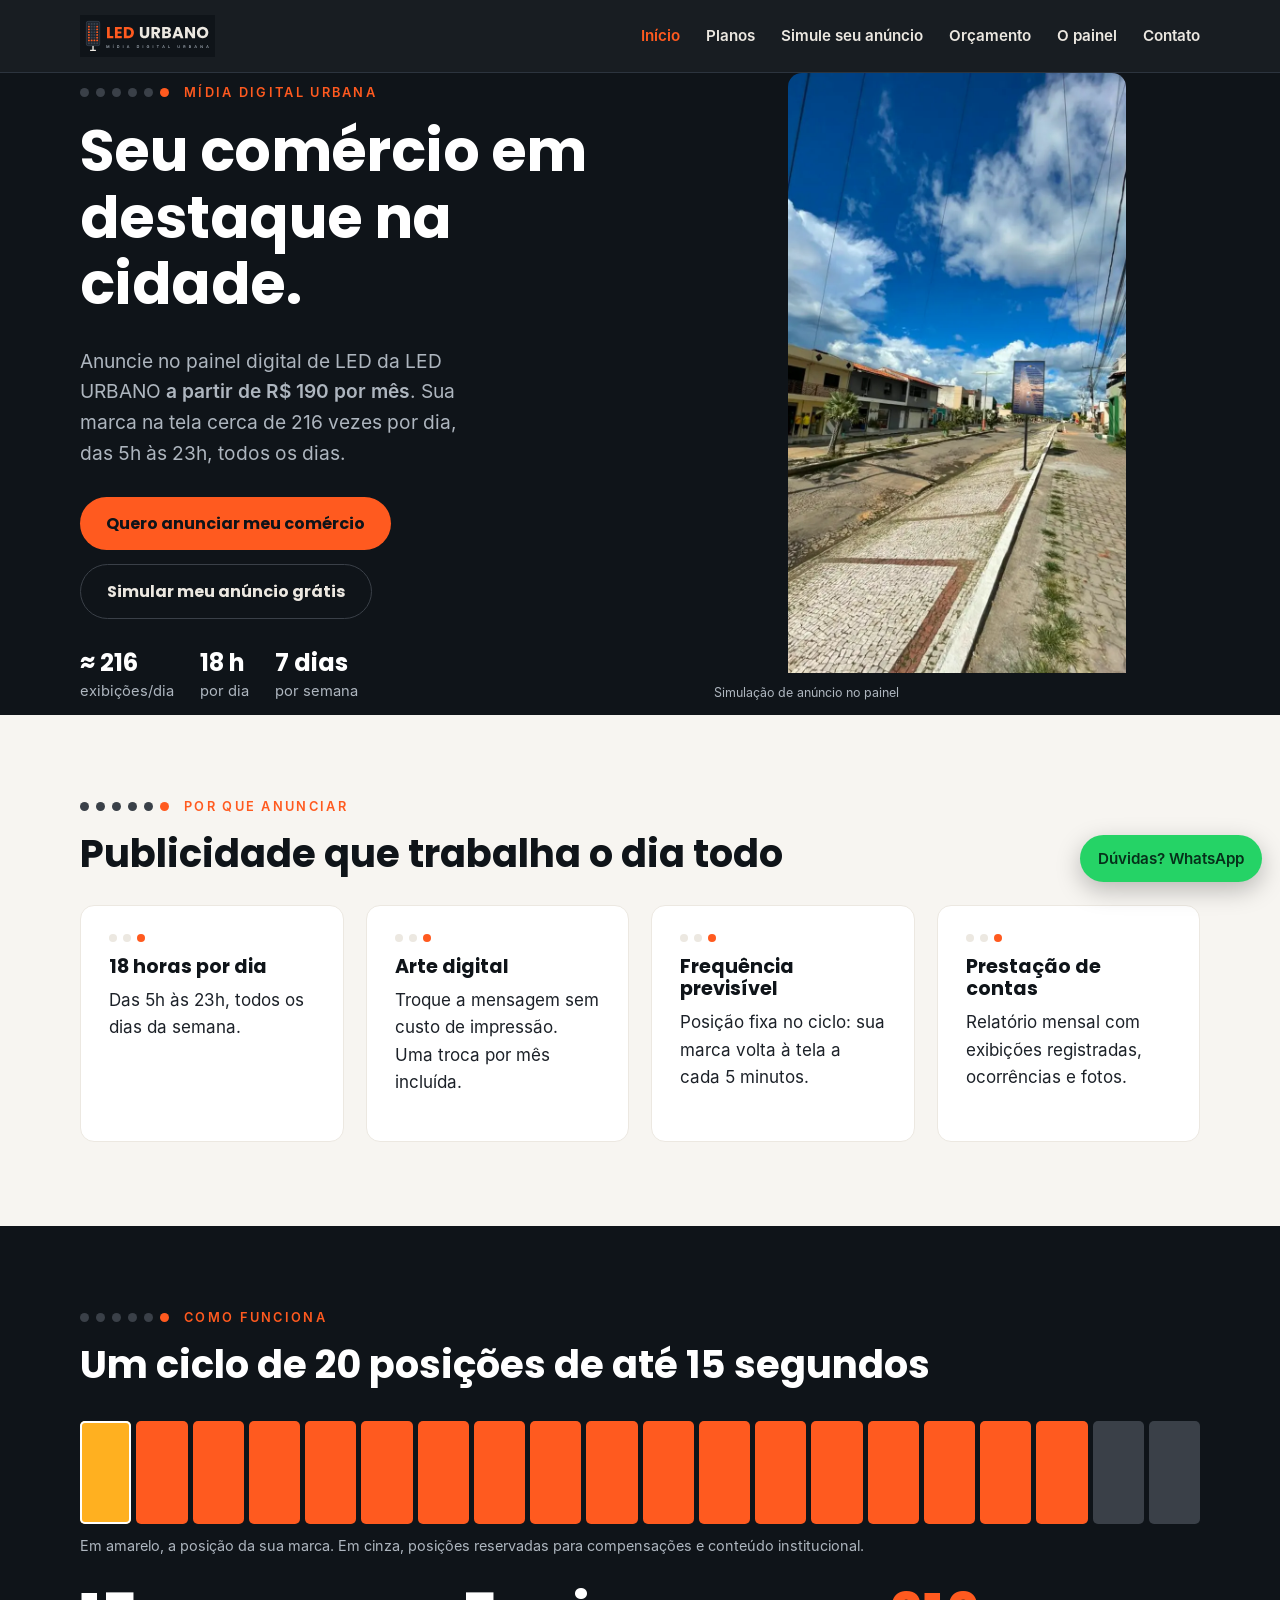
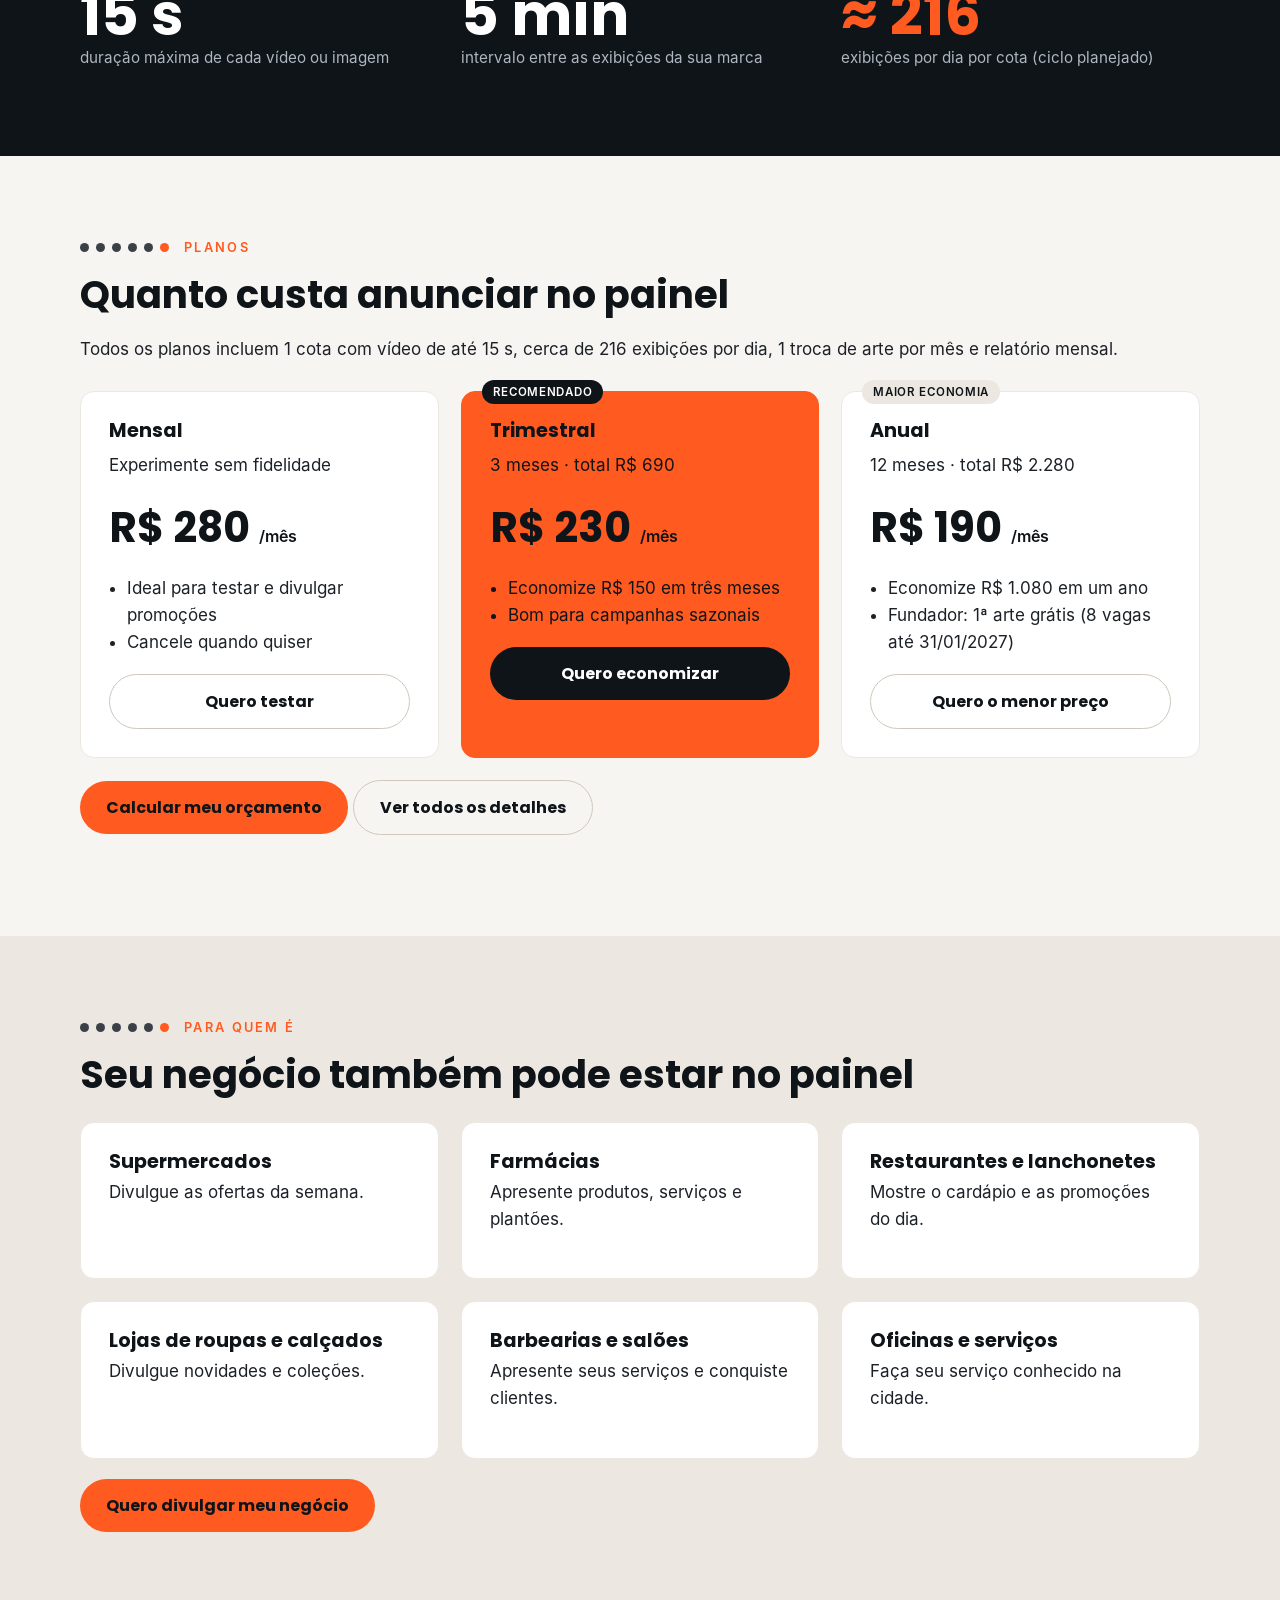
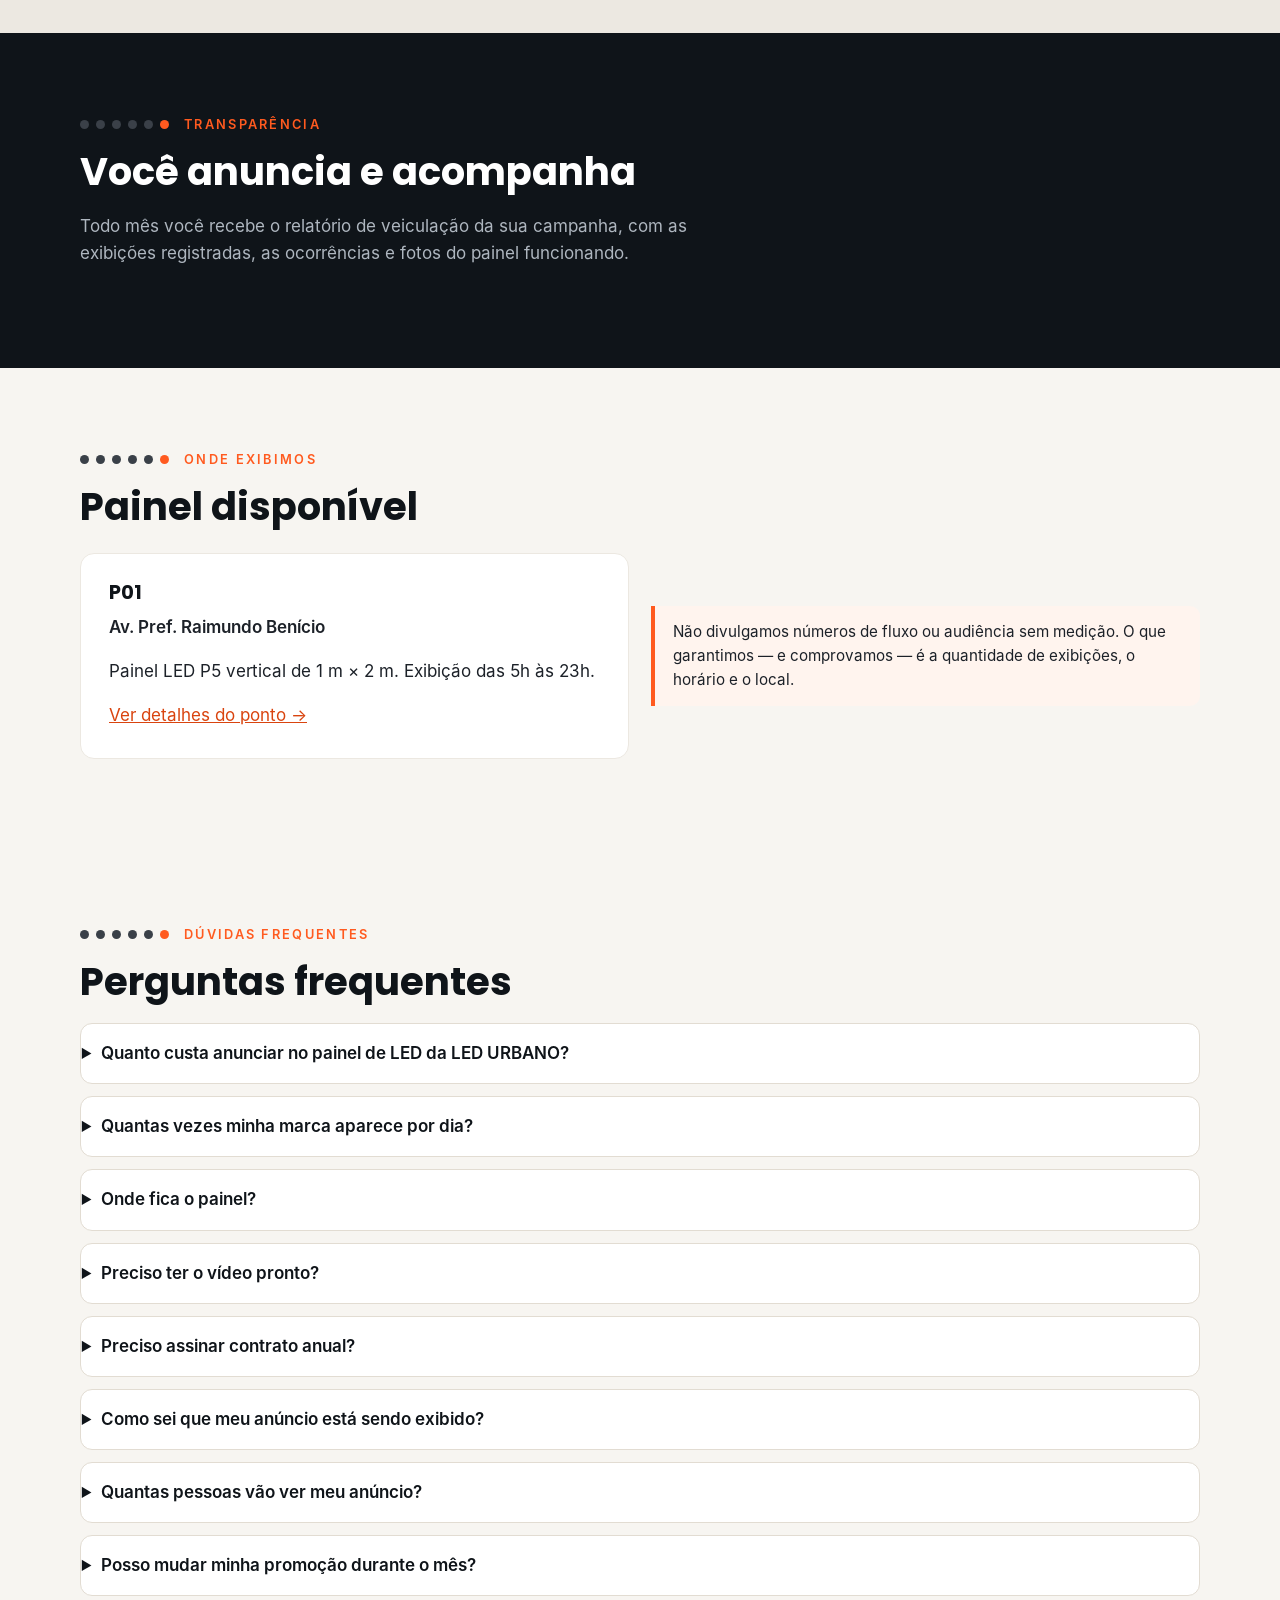
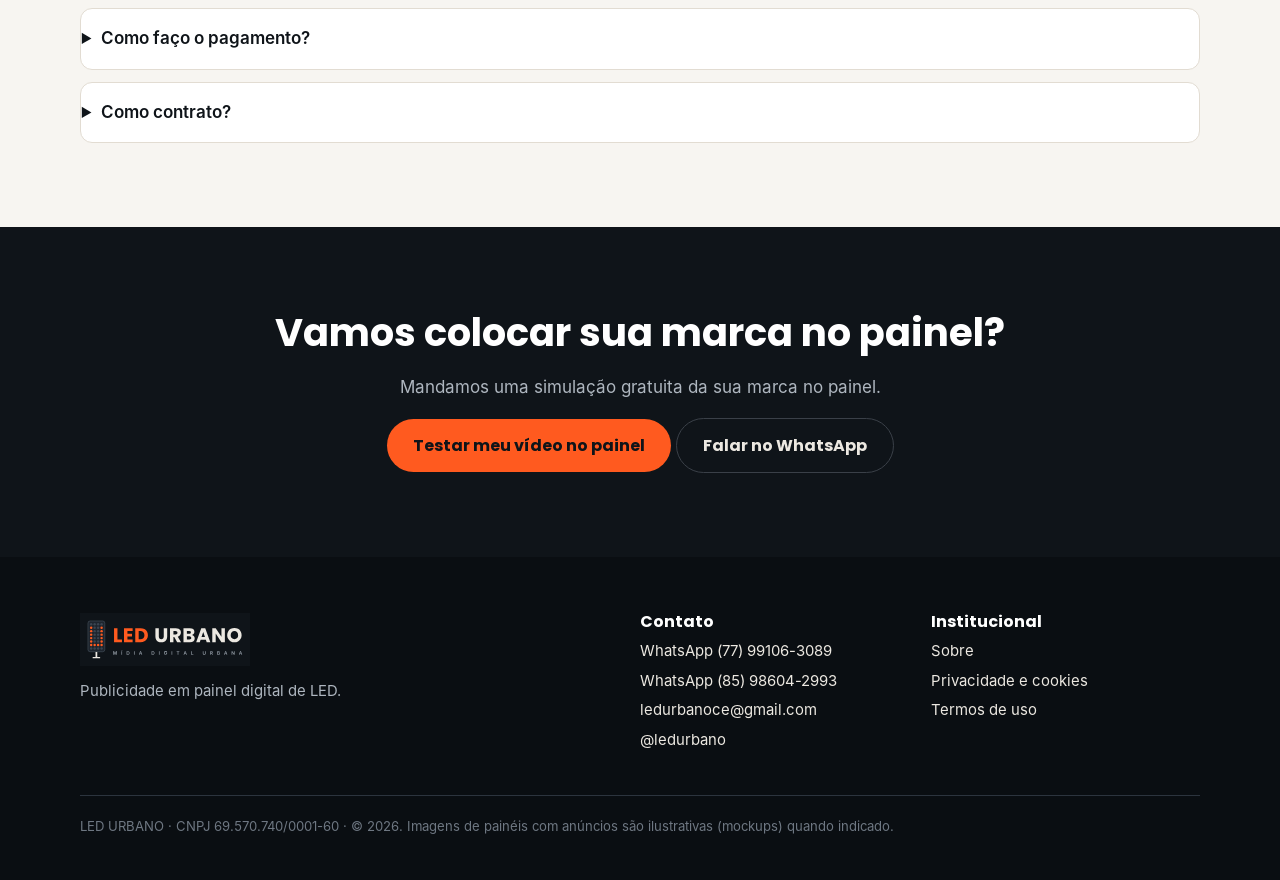
==== commit 7bde1c0d: "Melhorias de conversão sugeridas pelo ChatGPT: novo título, CTAs de WhatsApp, planos com destaque, s" ====
--- a/index.html
+++ b/index.html
@@ -3,8 +3,8 @@
 <head>
 <meta charset="utf-8">
 <meta name="viewport" content="width=device-width, initial-scale=1">
-<title>LED URBANO | Outdoor digital e painel de LED — a partir de R$ 190/mês</title>
-<meta name="description" content="Anuncie sua marca no painel digital de LED da LED URBANO: vídeos de até 15 segundos, cerca de 216 exibições por dia, das 5h às 23h, a partir de R$ 190 por mês.">
+<title>Outdoor digital e painel de LED para o seu comércio | LED URBANO — a partir de R$ 190/mês</title>
+<meta name="description" content="Divulgue seu comércio no painel digital de LED da LED URBANO. Planos a partir de R$ 190/mês, cerca de 216 exibições por dia. Simule seu anúncio grátis e peça seu orçamento.">
 <link rel="canonical" href="https://ledurbano.com.br/">
 <meta property="og:type" content="website"><meta property="og:locale" content="pt_BR">
 <meta property="og:title" content="LED URBANO — Publicidade em painel digital de LED"><meta property="og:description" content="Anuncie sua marca no painel digital de LED da LED URBANO: vídeos de até 15 segundos, cerca de 216 exibições por dia, das 5h às 23h, a partir de R$ 190 por mês.">
@@ -13,8 +13,8 @@
 <link rel="icon" href="favicon.ico" sizes="any"><link rel="icon" href="favicon.svg" type="image/svg+xml">
 <link rel="apple-touch-icon" href="img/apple-touch-icon.png"><link rel="manifest" href="site.webmanifest">
 <link rel="preload" href="fonts/poppins-700.woff" as="font" type="font/woff" crossorigin>
-<link rel="stylesheet" href="css/style.css">
-<script type="application/ld+json">{"@context": "https://schema.org", "@graph": [{"@type": "LocalBusiness", "@id": "https://ledurbano.com.br/#empresa", "name": "LED URBANO", "description": "Publicidade em painel digital de LED (outdoor digital).", "url": "https://ledurbano.com.br/", "image": "https://ledurbano.com.br/img/og-image.jpg", "logo": "https://ledurbano.com.br/img/icon-512.png", "telephone": "+55-77-99106-3089", "email": "ledurbanoce@gmail.com", "priceRange": "R$ 190 – R$ 280 por mês", "address": {"@type": "PostalAddress", "streetAddress": "Av. Pref. Raimundo Benício", "addressRegion": "CE", "addressCountry": "BR"}, "openingHours": "Mo-Su 05:00-23:00", "sameAs": ["https://instagram.com/ledurbano"], "makesOffer": [{"@type": "Offer", "name": "Plano Mensal", "price": "280", "priceCurrency": "BRL", "description": "1 cota no painel, vídeo de até 15 s, sem fidelidade"}, {"@type": "Offer", "name": "Plano Trimestral", "price": "230", "priceCurrency": "BRL", "description": "Por mês, contrato de 3 meses (total R$ 690)"}, {"@type": "Offer", "name": "Plano Anual", "price": "190", "priceCurrency": "BRL", "description": "Por mês, contrato de 12 meses (total R$ 2.280)"}]}, {"@type": "FAQPage", "mainEntity": [{"@type": "Question", "name": "Quanto custa anunciar no painel de LED da LED URBANO?", "acceptedAnswer": {"@type": "Answer", "text": "O plano Mensal custa R$ 280, o Trimestral sai por R$ 230 por mês e o Anual por R$ 190 por mês. Todos incluem 1 cota com vídeo de até 15 segundos, 1 troca de arte por mês e relatório mensal."}}, {"@type": "Question", "name": "Quantas vezes minha marca aparece por dia?", "acceptedAnswer": {"@type": "Answer", "text": "O painel roda um ciclo de 20 posições de até 15 segundos, das 5h às 23h. Cada cota aparece a cada 5 minutos, cerca de 216 vezes por dia."}}, {"@type": "Question", "name": "Onde fica o painel?", "acceptedAnswer": {"@type": "Answer", "text": "Na Av. Prefeito Raimundo Benício. É um painel de LED P5 vertical de 1 m × 2 m."}}, {"@type": "Question", "name": "Preciso ter o vídeo pronto?", "acceptedAnswer": {"@type": "Answer", "text": "Não. Criamos a arte a partir de R$ 80, já no formato do painel. Se você já tem o vídeo, teste no simulador do site para ver como ele fica no painel real."}}, {"@type": "Question", "name": "Como contrato?", "acceptedAnswer": {"@type": "Answer", "text": "Faça o orçamento online, gere a proposta em PDF e envie pelo WhatsApp (77) 99106-3089. O pagamento é por Pix ou boleto."}}]}]}</script>
+<link rel="stylesheet" href="css/style.css?v=20261125a">
+<script type="application/ld+json">{"@context": "https://schema.org", "@graph": [{"@type": "LocalBusiness", "@id": "https://ledurbano.com.br/#empresa", "name": "LED URBANO", "description": "Publicidade em painel digital de LED (outdoor digital).", "url": "https://ledurbano.com.br/", "image": "https://ledurbano.com.br/img/og-image.jpg", "logo": "https://ledurbano.com.br/img/icon-512.png", "telephone": "+55-77-99106-3089", "email": "ledurbanoce@gmail.com", "priceRange": "R$ 190 – R$ 280 por mês", "address": {"@type": "PostalAddress", "streetAddress": "Av. Pref. Raimundo Benício", "addressRegion": "CE", "addressCountry": "BR"}, "openingHours": "Mo-Su 05:00-23:00", "sameAs": ["https://instagram.com/ledurbano"], "makesOffer": [{"@type": "Offer", "name": "Plano Mensal", "price": "280", "priceCurrency": "BRL", "description": "1 cota no painel, vídeo de até 15 s, sem fidelidade"}, {"@type": "Offer", "name": "Plano Trimestral", "price": "230", "priceCurrency": "BRL", "description": "Por mês, contrato de 3 meses (total R$ 690)"}, {"@type": "Offer", "name": "Plano Anual", "price": "190", "priceCurrency": "BRL", "description": "Por mês, contrato de 12 meses (total R$ 2.280)"}]}, {"@type": "FAQPage", "mainEntity": [{"@type": "Question", "name": "Quanto custa anunciar no painel de LED da LED URBANO?", "acceptedAnswer": {"@type": "Answer", "text": "O plano Mensal custa R$ 280, o Trimestral sai por R$ 230 por mês e o Anual por R$ 190 por mês. Todos incluem 1 cota com vídeo de até 15 segundos, 1 troca de arte por mês e relatório mensal."}}, {"@type": "Question", "name": "Quantas vezes minha marca aparece por dia?", "acceptedAnswer": {"@type": "Answer", "text": "O painel roda um ciclo de 20 posições de até 15 segundos, das 5h às 23h. Cada cota aparece a cada 5 minutos, cerca de 216 vezes por dia."}}, {"@type": "Question", "name": "Onde fica o painel?", "acceptedAnswer": {"@type": "Answer", "text": "Na Av. Prefeito Raimundo Benício. É um painel de LED P5 vertical de 1 m × 2 m."}}, {"@type": "Question", "name": "Preciso ter o vídeo pronto?", "acceptedAnswer": {"@type": "Answer", "text": "Não. Criamos a arte a partir de R$ 80, já no formato do painel. Se você já tem o vídeo, teste no simulador do site para ver como ele fica no painel real."}}, {"@type": "Question", "name": "Como contrato?", "acceptedAnswer": {"@type": "Answer", "text": "Faça o orçamento online e clique em “Fechar contrato”: a proposta vai direto para o nosso WhatsApp (77) 99106-3089. Se preferir, chame primeiro para tirar dúvidas."}}, {"@type": "Question", "name": "Preciso assinar contrato anual?", "acceptedAnswer": {"@type": "Answer", "text": "Não. O plano Mensal não tem fidelidade. Os planos Trimestral e Anual têm preço menor por mês."}}, {"@type": "Question", "name": "Como sei que meu anúncio está sendo exibido?", "acceptedAnswer": {"@type": "Answer", "text": "Você recebe um relatório mensal de veiculação, com as exibições registradas e fotos do painel."}}, {"@type": "Question", "name": "Quantas pessoas vão ver meu anúncio?", "acceptedAnswer": {"@type": "Answer", "text": "Ainda não divulgamos estimativas de audiência, porque não temos medição. O que garantimos é a exibição: cerca de 216 vezes por dia por cota, conforme o ciclo programado."}}, {"@type": "Question", "name": "Posso mudar minha promoção durante o mês?", "acceptedAnswer": {"@type": "Answer", "text": "Sim. Todos os planos incluem 1 troca de arte por mês. Trocas extras custam R$ 30."}}, {"@type": "Question", "name": "Como faço o pagamento?", "acceptedAnswer": {"@type": "Answer", "text": "Por Pix ou boleto, com vencimento mensal."}}]}]}</script>
 </head>
 <body data-whatsapp="5577991063089">
 <a class="skip" href="#conteudo">Pular para o conteúdo</a>
@@ -27,9 +27,10 @@
 
 <section class="hero dark"><div class="wrap">
 <div><div class="eyebrow" aria-hidden="true"><i></i><i></i><i></i><i></i><i></i><i></i><span>Mídia digital urbana</span></div>
-<h1>Sua marca em destaque.</h1>
-<p class="lead">Painel digital de LED, ligado das 5h às 23h. Vídeos de até 15 segundos, cerca de 216 exibições por dia para a sua marca, com relatório mensal de veiculação.</p>
-<div class="ctas"><a class="btn" href="simulador.html">Simule seu anúncio no painel</a><a class="btn ghost" href="orcamento.html">Fazer orçamento</a></div></div>
+<h1>Seu comércio em destaque na cidade.</h1>
+<p class="lead">Anuncie no painel digital de LED da LED URBANO <strong>a partir de R$ 190 por mês</strong>. Sua marca na tela cerca de 216 vezes por dia, das 5h às 23h, todos os dias.</p>
+<div class="ctas"><a class="btn" href="https://wa.me/5577991063089?text=Ol%C3%A1%21%20Tenho%20um%20com%C3%A9rcio%20e%20quero%20saber%20como%20anunciar%20no%20painel%20da%20LED%20URBANO." target="_blank" rel="noopener">Quero anunciar meu comércio</a><a class="btn ghost" href="simulador.html">Simular meu anúncio grátis</a></div>
+<ul class="hero-facts"><li><b>≈ 216</b> exibições/dia</li><li><b>18 h</b> por dia</li><li><b>7 dias</b> por semana</li></ul></div>
 <div class="art"><video class="hero-video" src="video/painel-led.mp4" poster="img/painel-video-poster.webp" width="720" height="1280" autoplay muted loop playsinline preload="metadata" aria-label="Vídeo de simulação: o painel de LED da LED URBANO na avenida, exibindo o anúncio de um cliente"></video><p class="tag">Simulação de anúncio no painel</p></div>
 </div></section>
 <section><div class="wrap">
@@ -53,11 +54,20 @@
 <div class="eyebrow" aria-hidden="true"><i></i><i></i><i></i><i></i><i></i><i></i><span>Planos</span></div><h2>Quanto custa anunciar no painel</h2>
 <p>Todos os planos incluem 1 cota com vídeo de até 15 s, cerca de 216 exibições por dia, 1 troca de arte por mês e relatório mensal.</p>
 <div class="grid g3" style="margin-top:28px">
-<div class="card price"><h3>Mensal</h3><p>Sem fidelidade</p><div class="val">R$ 280 <small>/mês</small></div><ul><li>Ideal para testar</li><li>Cancele quando quiser</li></ul></div>
-<div class="card price"><h3>Trimestral</h3><p>3 meses · total R$ 690</p><div class="val">R$ 230 <small>/mês</small></div><ul><li>18% mais barato que o mensal</li><li>Bom para campanhas sazonais</li></ul></div>
-<div class="card price hl"><h3>Anual</h3><p>12 meses · total R$ 2.280</p><div class="val">R$ 190 <small>/mês</small></div><ul><li>32% mais barato que o mensal</li><li>Fundador: 1ª arte grátis (8 vagas até 31/01/2027)</li></ul></div>
+<div class="card price"><h3>Mensal</h3><p>Experimente sem fidelidade</p><div class="val">R$ 280 <small>/mês</small></div><ul><li>Ideal para testar e divulgar promoções</li><li>Cancele quando quiser</li></ul><a class="btn ghost-l btn-l" href="orcamento.html?plano=mensal">Quero testar</a></div>
+<div class="card price hl"><span class="chip">Recomendado</span><h3>Trimestral</h3><p>3 meses · total R$ 690</p><div class="val">R$ 230 <small>/mês</small></div><ul><li>Economize R$ 150 em três meses</li><li>Bom para campanhas sazonais</li></ul><a class="btn" href="orcamento.html?plano=trimestral">Quero economizar</a></div>
+<div class="card price"><span class="chip chip-l">Maior economia</span><h3>Anual</h3><p>12 meses · total R$ 2.280</p><div class="val">R$ 190 <small>/mês</small></div><ul><li>Economize R$ 1.080 em um ano</li><li>Fundador: 1ª arte grátis (8 vagas até 31/01/2027)</li></ul><a class="btn ghost-l btn-l" href="orcamento.html?plano=anual">Quero o menor preço</a></div>
 </div>
 <p style="margin-top:22px"><a class="btn" href="orcamento.html">Calcular meu orçamento</a> <a class="btn ghost-l btn-l" href="solucoes.html">Ver todos os detalhes</a></p>
+</div></section>
+<section class="alt"><div class="wrap">
+<div class="eyebrow" aria-hidden="true"><i></i><i></i><i></i><i></i><i></i><i></i><span>Para quem é</span></div><h2>Seu negócio também pode estar no painel</h2>
+<div class="grid g3 segs" style="margin-top:24px"><div class="card"><h3>Supermercados</h3><p>Divulgue as ofertas da semana.</p></div><div class="card"><h3>Farmácias</h3><p>Apresente produtos, serviços e plantões.</p></div><div class="card"><h3>Restaurantes e lanchonetes</h3><p>Mostre o cardápio e as promoções do dia.</p></div><div class="card"><h3>Lojas de roupas e calçados</h3><p>Divulgue novidades e coleções.</p></div><div class="card"><h3>Barbearias e salões</h3><p>Apresente seus serviços e conquiste clientes.</p></div><div class="card"><h3>Oficinas e serviços</h3><p>Faça seu serviço conhecido na cidade.</p></div></div>
+<p style="margin-top:20px"><a class="btn" href="https://wa.me/5577991063089?text=Ol%C3%A1%21%20Quero%20divulgar%20meu%20neg%C3%B3cio%20no%20painel%20da%20LED%20URBANO." target="_blank" rel="noopener">Quero divulgar meu negócio</a></p>
+</div></section>
+<section class="dark"><div class="wrap">
+<div class="eyebrow" aria-hidden="true"><i></i><i></i><i></i><i></i><i></i><i></i><span>Transparência</span></div><h2>Você anuncia e acompanha</h2>
+<p style="max-width:62ch">Todo mês você recebe o relatório de veiculação da sua campanha, com as exibições registradas, as ocorrências e fotos do painel funcionando.</p>
 </div></section>
 <section><div class="wrap">
 <div class="eyebrow" aria-hidden="true"><i></i><i></i><i></i><i></i><i></i><i></i><span>Onde exibimos</span></div><h2>Painel disponível</h2>
@@ -70,7 +80,12 @@
 <details><summary>Quantas vezes minha marca aparece por dia?</summary><p>O painel roda um ciclo de 20 posições de até 15 segundos, das 5h às 23h. Cada cota aparece a cada 5 minutos, cerca de 216 vezes por dia.</p></details>
 <details><summary>Onde fica o painel?</summary><p>Na Av. Prefeito Raimundo Benício. É um painel de LED P5 vertical de 1 m × 2 m.</p></details>
 <details><summary>Preciso ter o vídeo pronto?</summary><p>Não. Criamos a arte a partir de R$ 80, já no formato do painel. Se você já tem o vídeo, teste no simulador do site para ver como ele fica no painel real.</p></details>
-<details><summary>Como contrato?</summary><p>Faça o orçamento online, gere a proposta em PDF e envie pelo WhatsApp (77) 99106-3089. O pagamento é por Pix ou boleto.</p></details>
+<details><summary>Preciso assinar contrato anual?</summary><p>Não. O plano Mensal não tem fidelidade. Os planos Trimestral e Anual têm preço menor por mês.</p></details>
+<details><summary>Como sei que meu anúncio está sendo exibido?</summary><p>Você recebe um relatório mensal de veiculação, com as exibições registradas e fotos do painel.</p></details>
+<details><summary>Quantas pessoas vão ver meu anúncio?</summary><p>Ainda não divulgamos estimativas de audiência, porque não temos medição. O que garantimos é a exibição: cerca de 216 vezes por dia por cota, conforme o ciclo programado.</p></details>
+<details><summary>Posso mudar minha promoção durante o mês?</summary><p>Sim. Todos os planos incluem 1 troca de arte por mês. Trocas extras custam R$ 30.</p></details>
+<details><summary>Como faço o pagamento?</summary><p>Por Pix ou boleto, com vencimento mensal.</p></details>
+<details><summary>Como contrato?</summary><p>Faça o orçamento online e clique em “Fechar contrato”: a proposta vai direto para o nosso WhatsApp (77) 99106-3089. Se preferir, chame primeiro para tirar dúvidas.</p></details>
 </div></section>
 <section class="dark"><div class="wrap" style="text-align:center">
 <h2>Vamos colocar sua marca no painel?</h2><p>Mandamos uma simulação gratuita da sua marca no painel.</p>
@@ -90,7 +105,7 @@
 </div>
 <p class="legal">LED URBANO · CNPJ 69.570.740/0001-60 · © 2026. Imagens de painéis com anúncios são ilustrativas (mockups) quando indicado.</p>
 </div></footer>
-<a class="wa" href="https://wa.me/5577991063089?text=Ol%C3%A1!%20Quero%20saber%20sobre%20anunciar%20no%20painel." rel="noopener" aria-label="Conversar no WhatsApp">WhatsApp</a>
-<script src="js/main.js" defer></script>
+<a class="wa" href="https://wa.me/5577991063089?text=Ol%C3%A1%21%20Tenho%20um%20com%C3%A9rcio%20e%20gostaria%20de%20saber%20como%20anunciar%20no%20painel%20da%20LED%20URBANO." target="_blank" rel="noopener" aria-label="Tire suas dúvidas pelo WhatsApp">Dúvidas? WhatsApp</a>
+<script src="js/main.js?v=20261125a" defer></script>
 </body>
 </html>
--- a/css/style.css
+++ b/css/style.css
@@ -166,3 +166,18 @@
 
 .hero .art video{display:block;max-height:600px;width:auto;max-width:100%;margin:0 auto;border-radius:var(--r) var(--r) 0 0;background:#0F1419}
 @media (max-width:860px){.hero .art video{max-height:460px}}
+
+.fechar{margin:22px 0 14px;padding:18px;border-radius:12px;background:#FFF3EC;border:1px solid #FFD2BC}
+.btn.btn-fechar{width:100%;justify-content:center;text-align:center;font-size:1.12rem;padding:16px 24px}
+.fechar .tag{margin:10px 0 0;text-align:center}
+
+.hero-facts{list-style:none;display:flex;flex-wrap:wrap;gap:10px 26px;padding:0;margin:26px 0 0;color:#AEB6BF;font-size:.92rem}
+.hero-facts b{display:block;color:#fff;font:700 1.5rem Poppins,sans-serif}
+.price .chip{position:absolute;top:-12px;left:20px;background:var(--noite);color:#fff;font:700 .72rem Inter,sans-serif;letter-spacing:.06em;text-transform:uppercase;padding:5px 11px;border-radius:999px}
+.price .chip.chip-l{background:#ECE8E1;color:var(--noite)}
+.price .btn{margin-top:18px;width:100%;justify-content:center}
+.price.hl .btn{background:var(--noite);color:#fff}
+section.alt{background:#ECE8E1}
+.segs .card h3{margin-bottom:6px}
+.sim-gratis{border:2px dashed #FF5A1F;background:#FFF5F0}
+.btn.wa-btn{background:#25D366;color:#06301A}
